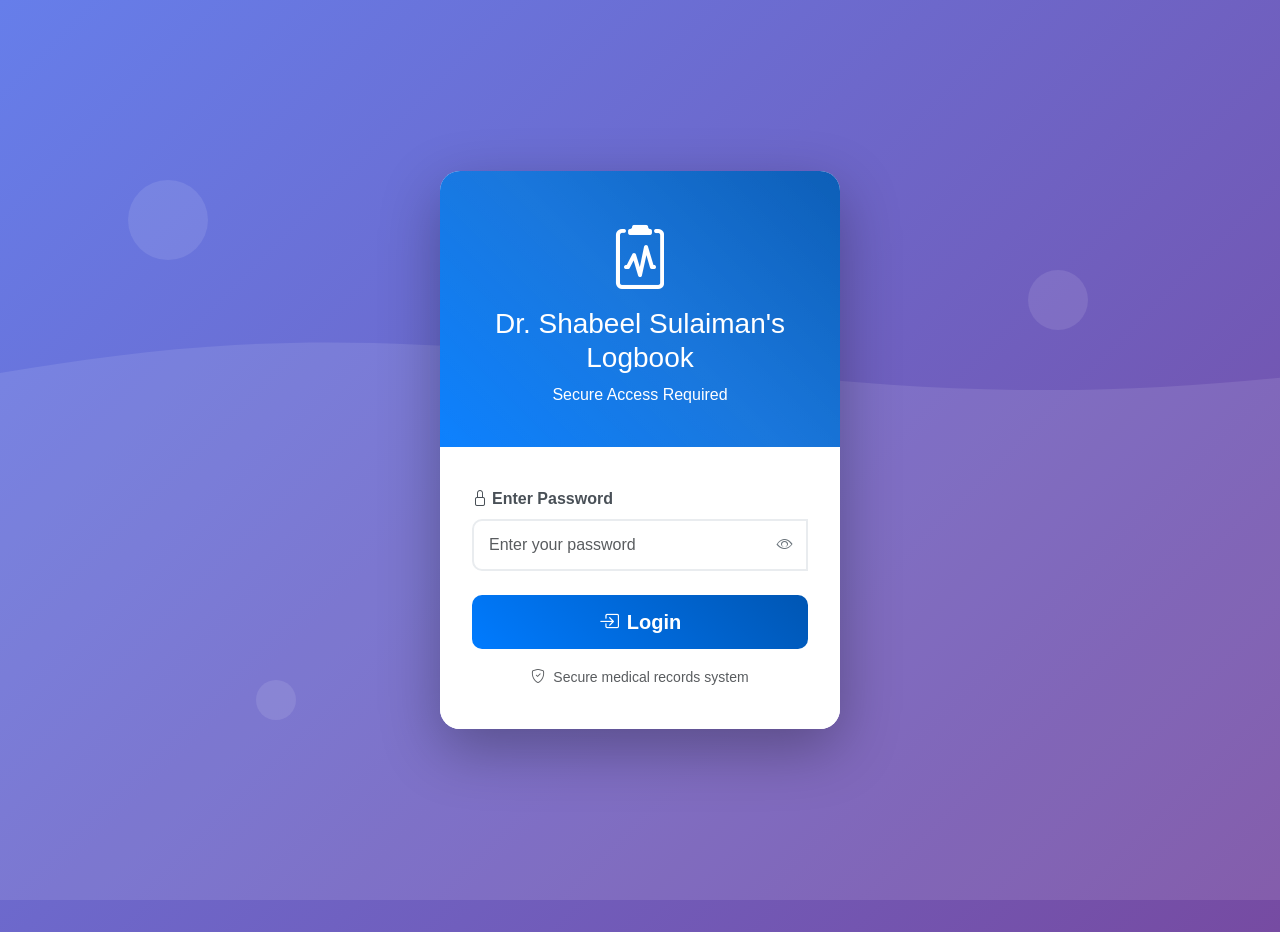
==== login.html @ 7f7824f2 "Add files via upload" ====
<!DOCTYPE html>
<html lang="en">
<head>
    <meta charset="UTF-8">
    <meta name="viewport" content="width=device-width, initial-scale=1.0">
    <title>Login - Dr. Shabeel Sulaiman's Logbook</title>
    
    <!-- Bootstrap CSS -->
    <link href="https://cdn.jsdelivr.net/npm/bootstrap@5.3.0/dist/css/bootstrap.min.css" rel="stylesheet">
    <!-- Bootstrap Icons -->
    <link rel="stylesheet" href="https://cdn.jsdelivr.net/npm/bootstrap-icons@1.11.0/font/bootstrap-icons.css">
    <!-- Custom CSS -->
    <link rel="stylesheet" href="styles.css">
    
    <style>
        .login-container {
            min-height: 100vh;
            display: flex;
            align-items: center;
            justify-content: center;
            background: linear-gradient(135deg, #667eea 0%, #764ba2 100%);
            position: relative;
            overflow: hidden;
        }
        
        .login-container::before {
            content: '';
            position: absolute;
            top: 0;
            left: 0;
            right: 0;
            bottom: 0;
            background: url('data:image/svg+xml,<svg xmlns="http://www.w3.org/2000/svg" viewBox="0 0 1440 320"><path fill="%23ffffff" fill-opacity="0.1" d="M0,96L48,112C96,128,192,160,288,160C384,160,480,128,576,122.7C672,117,768,139,864,138.7C960,139,1056,117,1152,112C1248,107,1344,117,1392,122.7L1440,128L1440,320L1392,320C1344,320,1248,320,1152,320C1056,320,960,320,864,320C768,320,672,320,576,320C480,320,384,320,288,320C192,320,96,320,48,320L0,320Z"></path></svg>') no-repeat bottom;
            background-size: cover;
            animation: wave 10s linear infinite;
        }
        
        @keyframes wave {
            0% { transform: translateX(0); }
            100% { transform: translateX(-50%); }
        }
        
        .login-card {
            max-width: 400px;
            width: 100%;
            border: none;
            box-shadow: 0 20px 60px rgba(0,0,0,0.3);
            border-radius: 20px;
            overflow: hidden;
            animation: slideUp 0.8s ease-out;
            position: relative;
            z-index: 10;
        }
        
        @keyframes slideUp {
            from { 
                opacity: 0; 
                transform: translateY(50px) scale(0.9); 
            }
            to { 
                opacity: 1; 
                transform: translateY(0) scale(1); 
            }
        }
        
        .login-header {
            background: linear-gradient(45deg, #007bff, #0056b3);
            color: white;
            text-align: center;
            padding: 2.5rem 2rem;
            position: relative;
            overflow: hidden;
        }
        
        .login-header::before {
            content: '';
            position: absolute;
            top: -50%;
            left: -50%;
            width: 200%;
            height: 200%;
            background: linear-gradient(45deg, transparent, rgba(255,255,255,0.1), transparent);
            animation: shimmer 3s infinite;
        }
        
        @keyframes shimmer {
            0% { transform: rotate(0deg); }
            100% { transform: rotate(360deg); }
        }
        
        .login-body {
            padding: 2.5rem 2rem;
            background: white;
        }
        
        .password-toggle {
            cursor: pointer;
            position: absolute;
            right: 15px;
            top: 50%;
            transform: translateY(-50%);
            z-index: 10;
            color: #6c757d;
            transition: color 0.3s ease;
        }
        
        .password-toggle:hover {
            color: #007bff;
        }
        
        .input-group {
            position: relative;
            margin-bottom: 1.5rem;
        }
        
        .form-control {
            border-radius: 10px;
            border: 2px solid #e9ecef;
            padding: 12px 15px;
            transition: all 0.3s ease;
            font-size: 16px;
        }
        
        .form-control:focus {
            border-color: #007bff;
            box-shadow: 0 0 0 0.2rem rgba(0, 123, 255, 0.25);
            transform: translateY(-2px);
        }
        
        .medical-icon {
            font-size: 4rem;
            color: #ffffff;
            margin-bottom: 1rem;
            animation: pulse 2s infinite;
        }
        
        @keyframes pulse {
            0%, 100% { transform: scale(1); }
            50% { transform: scale(1.1); }
        }
        
        .btn-primary {
            background: linear-gradient(45deg, #007bff, #0056b3);
            border: none;
            border-radius: 10px;
            padding: 12px 30px;
            font-weight: 600;
            transition: all 0.3s ease;
            position: relative;
            overflow: hidden;
        }
        
        .btn-primary::before {
            content: '';
            position: absolute;
            top: 0;
            left: -100%;
            width: 100%;
            height: 100%;
            background: linear-gradient(90deg, transparent, rgba(255,255,255,0.2), transparent);
            transition: left 0.5s;
        }
        
        .btn-primary:hover::before {
            left: 100%;
        }
        
        .btn-primary:hover {
            transform: translateY(-2px);
            box-shadow: 0 10px 25px rgba(0, 123, 255, 0.3);
        }
        
        .fade-in {
            animation: fadeIn 0.5s ease-in;
        }
        
        @keyframes fadeIn {
            from { opacity: 0; transform: translateY(-20px); }
            to { opacity: 1; transform: translateY(0); }
        }
        
        .shake {
            animation: shake 0.5s;
        }
        
        @keyframes shake {
            0%, 100% { transform: translateX(0); }
            10%, 30%, 50%, 70%, 90% { transform: translateX(-10px); }
            20%, 40%, 60%, 80% { transform: translateX(10px); }
        }
        
        .alert {
            border-radius: 10px;
            border: none;
            animation: slideDown 0.3s ease-out;
        }
        
        @keyframes slideDown {
            from { 
                opacity: 0; 
                transform: translateY(-20px); 
            }
            to { 
                opacity: 1; 
                transform: translateY(0); 
            }
        }
        
        .floating-shapes {
            position: absolute;
            width: 100%;
            height: 100%;
            overflow: hidden;
            z-index: 1;
        }
        
        .shape {
            position: absolute;
            background: rgba(255, 255, 255, 0.1);
            animation: float 6s ease-in-out infinite;
        }
        
        .shape:nth-child(1) {
            width: 80px;
            height: 80px;
            left: 10%;
            top: 20%;
            border-radius: 50%;
            animation-delay: 0s;
        }
        
        .shape:nth-child(2) {
            width: 60px;
            height: 60px;
            right: 15%;
            top: 30%;
            border-radius: 50%;
            animation-delay: 2s;
        }
        
        .shape:nth-child(3) {
            width: 40px;
            height: 40px;
            left: 20%;
            bottom: 20%;
            border-radius: 50%;
            animation-delay: 4s;
        }
        
        @keyframes float {
            0%, 100% { transform: translateY(0px) rotate(0deg); }
            50% { transform: translateY(-20px) rotate(180deg); }
        }
    </style>
</head>
<body>
    <div class="login-container">
        <div class="floating-shapes">
            <div class="shape"></div>
            <div class="shape"></div>
            <div class="shape"></div>
        </div>
        <div class="login-card card fade-in">
            <div class="login-header">
                <i class="bi bi-clipboard2-pulse medical-icon"></i>
                <h3>Dr. Shabeel Sulaiman's Logbook</h3>
                <p class="mb-0">Secure Access Required</p>
            </div>
            <div class="login-body">
                <form id="loginForm">
                    <div class="mb-3">
                        <label for="password" class="form-label">
                            <i class="bi bi-lock me-1"></i>Enter Password
                        </label>
                        <div class="input-group">
                            <input type="password" class="form-control" id="password" required 
                                   placeholder="Enter your password" autocomplete="current-password">
                            <span class="password-toggle" onclick="togglePassword()">
                                <i class="bi bi-eye" id="toggleIcon"></i>
                            </span>
                        </div>
                    </div>
                    
                    <div id="errorAlert" class="alert alert-danger d-none" role="alert">
                        <i class="bi bi-exclamation-triangle me-2"></i>
                        Incorrect password. Please try again.
                    </div>
                    
                    <div class="d-grid">
                        <button type="submit" class="btn btn-primary btn-lg">
                            <i class="bi bi-box-arrow-in-right me-2"></i>Login
                        </button>
                    </div>
                    
                    <div class="text-center mt-3">
                        <small class="text-muted">
                            <i class="bi bi-shield-check me-1"></i>
                            Secure medical records system
                        </small>
                    </div>
                </form>
            </div>
        </div>
    </div>

    <!-- Bootstrap JS -->
    <script src="https://cdn.jsdelivr.net/npm/bootstrap@5.3.0/dist/js/bootstrap.bundle.min.js"></script>
    
    <script>
        // Default password - change this to your preferred password
        const CORRECT_PASSWORD = 'medical123';
        
        // Check if already authenticated
        if (sessionStorage.getItem('authenticated') === 'true') {
            window.location.href = 'index.html';
        }
        
        function togglePassword() {
            const passwordInput = document.getElementById('password');
            const toggleIcon = document.getElementById('toggleIcon');
            
            if (passwordInput.type === 'password') {
                passwordInput.type = 'text';
                toggleIcon.className = 'bi bi-eye-slash';
            } else {
                passwordInput.type = 'password';
                toggleIcon.className = 'bi bi-eye';
            }
        }
        
        document.getElementById('loginForm').addEventListener('submit', function(e) {
            e.preventDefault();
            
            const password = document.getElementById('password').value;
            const errorAlert = document.getElementById('errorAlert');
            const loginCard = document.querySelector('.login-card');
            
            if (password === CORRECT_PASSWORD) {
                // Set authentication flag
                sessionStorage.setItem('authenticated', 'true');
                
                // Success animation
                loginCard.classList.add('fade-in');
                loginCard.style.borderColor = '#28a745';
                
                // Redirect to main page
                setTimeout(() => {
                    window.location.href = 'index.html';
                }, 500);
                
            } else {
                // Show error
                errorAlert.classList.remove('d-none');
                loginCard.classList.add('shake');
                
                // Remove shake animation
                setTimeout(() => {
                    loginCard.classList.remove('shake');
                }, 500);
                
                // Clear password field
                document.getElementById('password').value = '';
                document.getElementById('password').focus();
            }
        });
        
        // Clear error when user starts typing
        document.getElementById('password').addEventListener('input', function() {
            document.getElementById('errorAlert').classList.add('d-none');
        });
        
        // Prevent back button after logout
        window.addEventListener('pageshow', function(event) {
            if (event.persisted) {
                sessionStorage.removeItem('authenticated');
            }
        });
    </script>
</body>
</html>
---- styles.css ----
/* Custom CSS for Doctor's Logbook */

/* Global Styles */
:root {
    --primary-color: #0d6efd;
    --success-color: #198754;
    --info-color: #0dcaf0;
    --light-gray: #f8f9fa;
    --border-radius: 0.5rem;
    --box-shadow: 0 0.125rem 0.25rem rgba(0, 0, 0, 0.075);
    --transition: all 0.3s ease;
}

body {
    font-family: -apple-system, BlinkMacSystemFont, 'Segoe UI', Roboto, 'Helvetica Neue', Arial, sans-serif;
    background: linear-gradient(135deg, #667eea 0%, #764ba2 100%);
    min-height: 100vh;
    padding-bottom: 2rem;
}

/* Navigation */
.navbar {
    backdrop-filter: blur(10px);
    background-color: rgba(13, 110, 253, 0.95) !important;
    box-shadow: 0 2px 10px rgba(0, 0, 0, 0.1);
}

.navbar-brand {
    font-weight: 600;
    font-size: 1.25rem;
}

.navbar-nav .nav-link {
    font-weight: 500;
    transition: var(--transition);
    border-radius: 0.375rem;
    margin: 0 0.25rem;
}

.navbar-nav .nav-link:hover {
    background-color: rgba(255, 255, 255, 0.1);
    transform: translateY(-1px);
}

/* Cards */
.card {
    border: none;
    border-radius: var(--border-radius);
    box-shadow: 0 4px 6px rgba(0, 0, 0, 0.1);
    transition: var(--transition);
    backdrop-filter: blur(10px);
    background-color: rgba(255, 255, 255, 0.95);
}

.card:hover {
    transform: translateY(-2px);
    box-shadow: 0 8px 15px rgba(0, 0, 0, 0.2);
}

.card-header {
    border-radius: var(--border-radius) var(--border-radius) 0 0 !important;
    font-weight: 600;
}

/* Forms */
.form-control, .form-select {
    border-radius: 0.375rem;
    border: 1px solid #dee2e6;
    transition: var(--transition);
    font-size: 0.95rem;
}

.form-control:focus, .form-select:focus {
    border-color: var(--primary-color);
    box-shadow: 0 0 0 0.2rem rgba(13, 110, 253, 0.25);
    transform: translateY(-1px);
}

.form-label {
    font-weight: 600;
    color: #495057;
    margin-bottom: 0.5rem;
}

/* Buttons */
.btn {
    border-radius: 0.375rem;
    font-weight: 500;
    transition: var(--transition);
    border: none;
    padding: 0.5rem 1.5rem;
}

.btn:hover {
    transform: translateY(-2px);
    box-shadow: 0 4px 8px rgba(0, 0, 0, 0.15);
}

.btn-success {
    background: linear-gradient(45deg, #28a745, #20c997);
}

.btn-primary {
    background: linear-gradient(45deg, #007bff, #6610f2);
}

.btn-secondary {
    background: linear-gradient(45deg, #6c757d, #495057);
}

/* Tables */
.table {
    border-radius: var(--border-radius);
    overflow: hidden;
}

.table thead th {
    border-bottom: 2px solid #dee2e6;
    font-weight: 600;
    text-transform: uppercase;
    font-size: 0.85rem;
    letter-spacing: 0.5px;
    background-color: var(--light-gray);
}

.table tbody tr {
    transition: var(--transition);
}

.table tbody tr:hover {
    background-color: rgba(13, 110, 253, 0.05);
    transform: scale(1.01);
}

/* Search Input */
#searchInput {
    min-width: 250px;
    border-radius: 2rem;
    padding-left: 1rem;
}

/* Modals */
.modal-content {
    border: none;
    border-radius: var(--border-radius);
    box-shadow: 0 10px 30px rgba(0, 0, 0, 0.2);
}

.modal-header {
    border-radius: var(--border-radius) var(--border-radius) 0 0;
}

/* Print Styles */
@media print {
    body {
        background: white !important;
        font-size: 12pt;
    }
    
    .navbar,
    .btn,
    .modal-footer,
    #add-patient {
        display: none !important;
    }
    
    .card {
        box-shadow: none !important;
        border: 1px solid #dee2e6 !important;
        page-break-inside: avoid;
    }
    
    .table {
        font-size: 10pt;
    }
    
    .no-print {
        display: none !important;
    }
}

/* Responsive Design */
@media (max-width: 768px) {
    .container {
        padding: 0 1rem;
    }
    
    .card {
        margin-bottom: 1rem;
    }
    
    .table-responsive {
        font-size: 0.875rem;
    }
    
    .btn {
        padding: 0.375rem 1rem;
        font-size: 0.875rem;
    }
    
    #searchInput {
        min-width: 100%;
        margin-bottom: 0.5rem;
    }
    
    .card-header .d-flex {
        flex-direction: column;
        gap: 1rem;
    }
    
    .d-md-flex {
        flex-direction: column !important;
    }
    
    .table thead th {
        font-size: 0.75rem;
        padding: 0.5rem 0.25rem;
    }
    
    .table tbody td {
        padding: 0.5rem 0.25rem;
        font-size: 0.8rem;
    }
}

/* iPhone Specific Optimizations */
@media (max-width: 414px) {
    .navbar-brand {
        font-size: 1.1rem;
    }
    
    .card-body {
        padding: 1rem 0.75rem;
    }
    
    .form-control, .form-select {
        font-size: 16px; /* Prevents zoom on iOS */
    }
    
    .btn {
        font-size: 0.875rem;
        padding: 0.5rem 0.75rem;
    }
    
    .table-responsive {
        font-size: 0.75rem;
    }
    
    .modal-dialog {
        margin: 0.5rem;
    }
}

/* Loading Spinner */
.spinner-border-sm {
    width: 1rem;
    height: 1rem;
}

/* Success Animation */
@keyframes slideInDown {
    from {
        transform: translateY(-100%);
        opacity: 0;
    }
    to {
        transform: translateY(0);
        opacity: 1;
    }
}

.success-animation {
    animation: slideInDown 0.5s ease-out;
}

/* Patient Record Card */
.patient-record-card {
    border-left: 4px solid var(--primary-color);
    margin-bottom: 1rem;
    transition: var(--transition);
}

.patient-record-card:hover {
    border-left-width: 6px;
    box-shadow: 0 6px 12px rgba(0, 0, 0, 0.15);
}

/* Status Indicators */
.status-indicator {
    width: 10px;
    height: 10px;
    border-radius: 50%;
    display: inline-block;
    margin-right: 0.5rem;
}

.status-new {
    background-color: #28a745;
}

.status-followup {
    background-color: #ffc107;
}

.status-closed {
    background-color: #6c757d;
}

/* Accessibility */
.visually-hidden-focusable:focus {
    position: static !important;
    width: auto !important;
    height: auto !important;
}

/* Smooth Scrolling */
html {
    scroll-behavior: smooth;
}

/* Custom Scrollbar for WebKit browsers (Safari on Mac) */
::-webkit-scrollbar {
    width: 8px;
}

::-webkit-scrollbar-track {
    background: #f1f1f1;
}

::-webkit-scrollbar-thumb {
    background: #888;
    border-radius: 4px;
}

::-webkit-scrollbar-thumb:hover {
    background: #555;
}
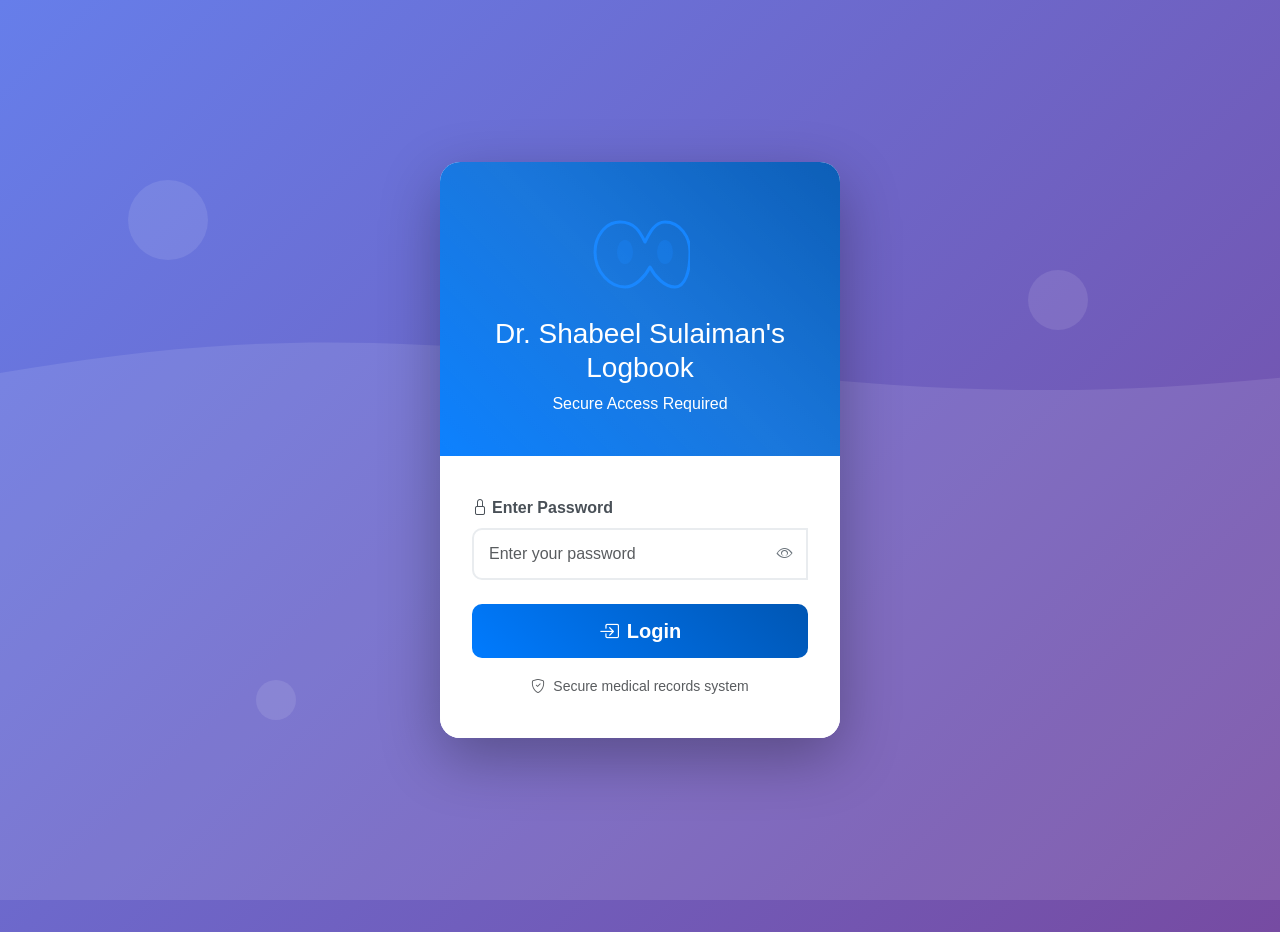
==== commit 783da319: "Add files via upload" ====
--- a/login.html
+++ b/login.html
@@ -251,6 +251,32 @@
             0%, 100% { transform: translateY(0px) rotate(0deg); }
             50% { transform: translateY(-20px) rotate(180deg); }
         }
+        
+        .kidney-container {
+            width: 100px;
+            height: 100px;
+            margin: 0 auto 15px;
+            display: flex;
+            justify-content: center;
+            align-items: center;
+        }
+        
+        .kidney-icon {
+            width: 100%;
+            height: 100%;
+            animation: kidneyPulse 3s ease-in-out infinite;
+        }
+        
+        @keyframes kidneyPulse {
+            0%, 100% { 
+                opacity: 0.7;
+                transform: scale(1);
+            }
+            50% { 
+                opacity: 1;
+                transform: scale(1.08);
+            }
+        }
     </style>
 </head>
 <body>
@@ -262,7 +288,18 @@
         </div>
         <div class="login-card card fade-in">
             <div class="login-header">
-                <i class="bi bi-clipboard2-pulse medical-icon"></i>
+                <div class="kidney-container">
+                    <svg class="kidney-icon" viewBox="0 0 100 100" xmlns="http://www.w3.org/2000/svg">
+                        <path d="M30,20 C15,20 5,35 5,50 C5,70 20,85 35,85 C45,85 55,75 60,65 C65,75 75,85 85,85 C95,85 100,70 100,50 C100,35 90,20 75,20 C65,20 60,30 55,40 C50,30 45,20 30,20 Z" 
+                              fill="none" 
+                              stroke="#007bff" 
+                              stroke-width="3" 
+                              stroke-linecap="round" 
+                              stroke-linejoin="round"/>
+                        <ellipse cx="35" cy="50" rx="8" ry="12" fill="#007bff" opacity="0.3"/>
+                        <ellipse cx="75" cy="50" rx="8" ry="12" fill="#007bff" opacity="0.3"/>
+                    </svg>
+                </div>
                 <h3>Dr. Shabeel Sulaiman's Logbook</h3>
                 <p class="mb-0">Secure Access Required</p>
             </div>
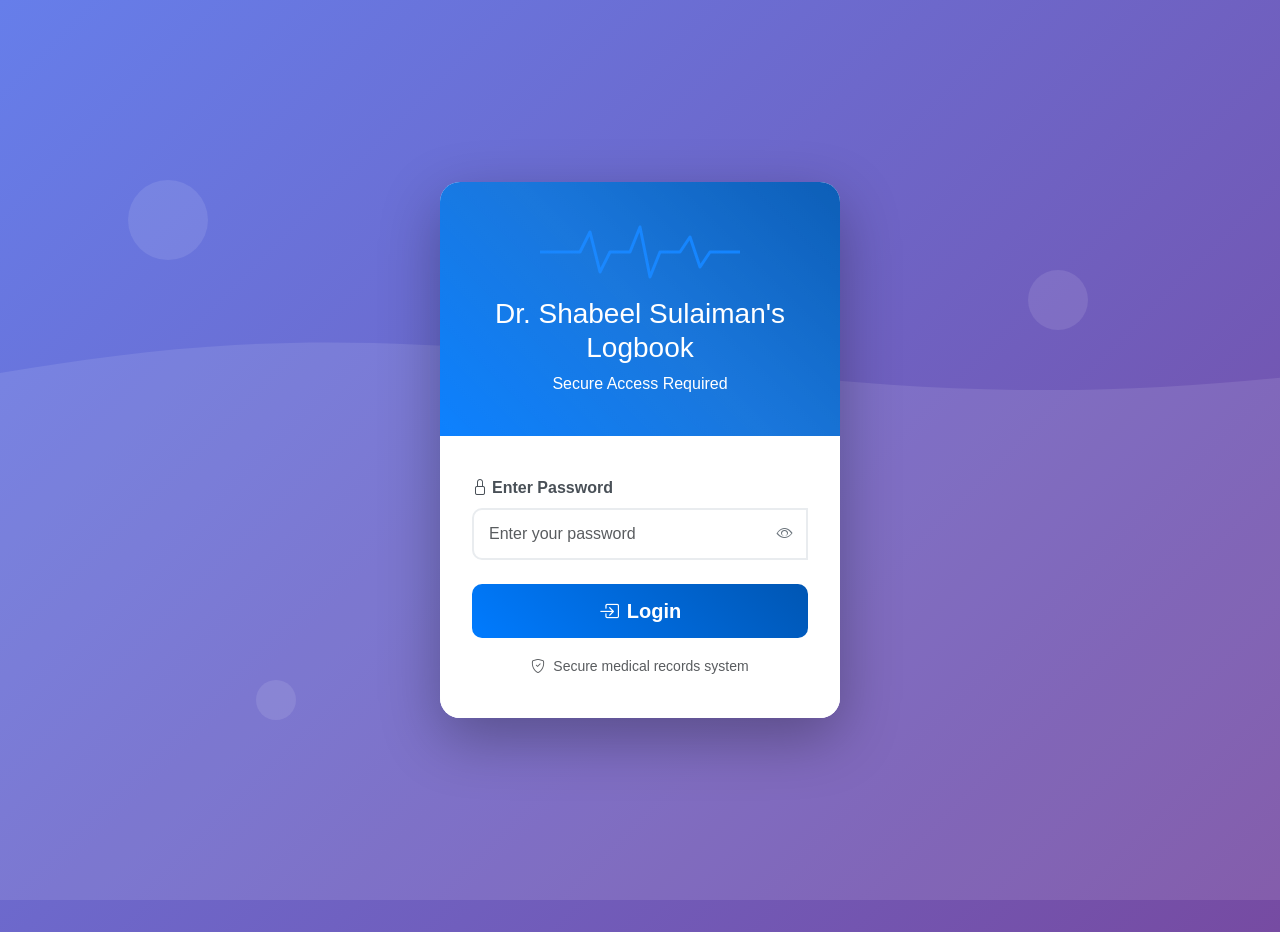
==== commit c6c1d0f2: "Add files via upload" ====
--- a/login.html
+++ b/login.html
@@ -252,29 +252,29 @@
             50% { transform: translateY(-20px) rotate(180deg); }
         }
         
-        .kidney-container {
-            width: 100px;
-            height: 100px;
+        .ecg-container {
+            width: 200px;
+            height: 60px;
             margin: 0 auto 15px;
             display: flex;
             justify-content: center;
             align-items: center;
         }
         
-        .kidney-icon {
+        .ecg-line {
             width: 100%;
             height: 100%;
-            animation: kidneyPulse 3s ease-in-out infinite;
-        }
-        
-        @keyframes kidneyPulse {
+            animation: ecgPulse 2s ease-in-out infinite;
+        }
+        
+        @keyframes ecgPulse {
             0%, 100% { 
-                opacity: 0.7;
-                transform: scale(1);
+                opacity: 0.3;
+                transform: scale(0.95);
             }
             50% { 
                 opacity: 1;
-                transform: scale(1.08);
+                transform: scale(1.05);
             }
         }
     </style>
@@ -288,16 +288,14 @@
         </div>
         <div class="login-card card fade-in">
             <div class="login-header">
-                <div class="kidney-container">
-                    <svg class="kidney-icon" viewBox="0 0 100 100" xmlns="http://www.w3.org/2000/svg">
-                        <path d="M30,20 C15,20 5,35 5,50 C5,70 20,85 35,85 C45,85 55,75 60,65 C65,75 75,85 85,85 C95,85 100,70 100,50 C100,35 90,20 75,20 C65,20 60,30 55,40 C50,30 45,20 30,20 Z" 
+                <div class="ecg-container">
+                    <svg class="ecg-line" viewBox="0 0 200 60" xmlns="http://www.w3.org/2000/svg">
+                        <path d="M0,30 L30,30 L40,30 L50,10 L60,50 L70,30 L80,30 L90,30 L100,5 L110,55 L120,30 L130,30 L140,30 L150,15 L160,45 L170,30 L200,30" 
                               fill="none" 
                               stroke="#007bff" 
                               stroke-width="3" 
                               stroke-linecap="round" 
                               stroke-linejoin="round"/>
-                        <ellipse cx="35" cy="50" rx="8" ry="12" fill="#007bff" opacity="0.3"/>
-                        <ellipse cx="75" cy="50" rx="8" ry="12" fill="#007bff" opacity="0.3"/>
                     </svg>
                 </div>
                 <h3>Dr. Shabeel Sulaiman's Logbook</h3>
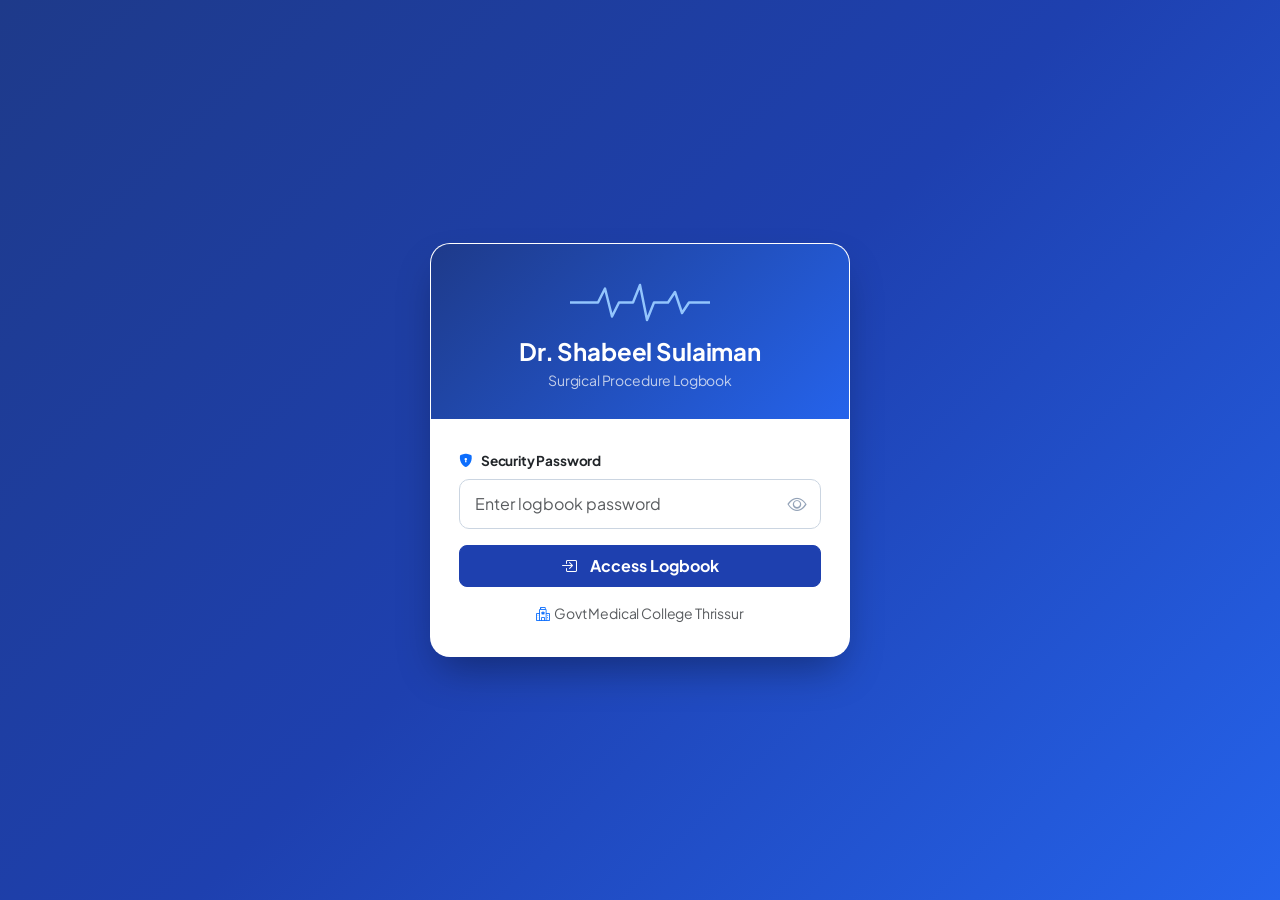
==== commit 52d3aeee: "Modern mobile-first UI upgrade: responsive procedure cards, quick metric stats, tactile controls, st" ====
--- a/login.html
+++ b/login.html
@@ -2,8 +2,13 @@
 <html lang="en">
 <head>
     <meta charset="UTF-8">
-    <meta name="viewport" content="width=device-width, initial-scale=1.0">
+    <meta name="viewport" content="width=device-width, initial-scale=1.0, maximum-scale=1.0, user-scalable=no">
     <title>Login - Dr. Shabeel Sulaiman's Logbook</title>
+    
+    <!-- Google Fonts -->
+    <link rel="preconnect" href="https://fonts.googleapis.com">
+    <link rel="preconnect" href="https://fonts.gstatic.com" crossorigin>
+    <link href="https://fonts.googleapis.com/css2?family=Plus+Jakarta+Sans:wght@400;500;600;700;800&display=swap" rel="stylesheet">
     
     <!-- Bootstrap CSS -->
     <link href="https://cdn.jsdelivr.net/npm/bootstrap@5.3.0/dist/css/bootstrap.min.css" rel="stylesheet">
@@ -13,49 +18,32 @@
     <link rel="stylesheet" href="styles.css">
     
     <style>
-        .login-container {
+        body {
+            font-family: 'Plus Jakarta Sans', -apple-system, BlinkMacSystemFont, sans-serif;
+            background: linear-gradient(135deg, #1e3a8a 0%, #1e40af 50%, #2563eb 100%);
             min-height: 100vh;
             display: flex;
             align-items: center;
             justify-content: center;
-            background: linear-gradient(135deg, #667eea 0%, #764ba2 100%);
-            position: relative;
-            overflow: hidden;
-        }
-        
-        .login-container::before {
-            content: '';
-            position: absolute;
-            top: 0;
-            left: 0;
-            right: 0;
-            bottom: 0;
-            background: url('data:image/svg+xml,<svg xmlns="http://www.w3.org/2000/svg" viewBox="0 0 1440 320"><path fill="%23ffffff" fill-opacity="0.1" d="M0,96L48,112C96,128,192,160,288,160C384,160,480,128,576,122.7C672,117,768,139,864,138.7C960,139,1056,117,1152,112C1248,107,1344,117,1392,122.7L1440,128L1440,320L1392,320C1344,320,1248,320,1152,320C1056,320,960,320,864,320C768,320,672,320,576,320C480,320,384,320,288,320C192,320,96,320,48,320L0,320Z"></path></svg>') no-repeat bottom;
-            background-size: cover;
-            animation: wave 10s linear infinite;
-        }
-        
-        @keyframes wave {
-            0% { transform: translateX(0); }
-            100% { transform: translateX(-50%); }
+            padding: 1.5rem 1rem;
+            margin: 0;
         }
         
         .login-card {
-            max-width: 400px;
+            max-width: 420px;
             width: 100%;
-            border: none;
-            box-shadow: 0 20px 60px rgba(0,0,0,0.3);
+            border: 1px solid rgba(255, 255, 255, 0.2);
+            box-shadow: 0 20px 40px -10px rgba(0, 0, 0, 0.35);
             border-radius: 20px;
             overflow: hidden;
-            animation: slideUp 0.8s ease-out;
-            position: relative;
-            z-index: 10;
+            background: #ffffff;
+            animation: slideUp 0.6s cubic-bezier(0.16, 1, 0.3, 1);
         }
         
         @keyframes slideUp {
             from { 
                 opacity: 0; 
-                transform: translateY(50px) scale(0.9); 
+                transform: translateY(30px) scale(0.96); 
             }
             to { 
                 opacity: 1; 
@@ -64,32 +52,15 @@
         }
         
         .login-header {
-            background: linear-gradient(45deg, #007bff, #0056b3);
+            background: linear-gradient(135deg, #1e3a8a 0%, #2563eb 100%);
             color: white;
             text-align: center;
-            padding: 2.5rem 2rem;
+            padding: 2.25rem 1.5rem 1.75rem;
             position: relative;
-            overflow: hidden;
-        }
-        
-        .login-header::before {
-            content: '';
-            position: absolute;
-            top: -50%;
-            left: -50%;
-            width: 200%;
-            height: 200%;
-            background: linear-gradient(45deg, transparent, rgba(255,255,255,0.1), transparent);
-            animation: shimmer 3s infinite;
-        }
-        
-        @keyframes shimmer {
-            0% { transform: rotate(0deg); }
-            100% { transform: rotate(360deg); }
         }
         
         .login-body {
-            padding: 2.5rem 2rem;
+            padding: 2rem 1.75rem;
             background: white;
         }
         
@@ -100,162 +71,42 @@
             top: 50%;
             transform: translateY(-50%);
             z-index: 10;
-            color: #6c757d;
-            transition: color 0.3s ease;
+            color: #94a3b8;
+            font-size: 1.2rem;
+            transition: color 0.2s ease;
         }
         
         .password-toggle:hover {
-            color: #007bff;
-        }
-        
-        .input-group {
-            position: relative;
-            margin-bottom: 1.5rem;
+            color: #2563eb;
         }
         
         .form-control {
             border-radius: 10px;
-            border: 2px solid #e9ecef;
-            padding: 12px 15px;
-            transition: all 0.3s ease;
-            font-size: 16px;
+            border: 1.5px solid #cbd5e1;
+            padding: 12px 45px 12px 15px;
+            font-size: 16px; /* Prevents zoom on iOS */
+            transition: all 0.2s ease;
         }
         
         .form-control:focus {
-            border-color: #007bff;
-            box-shadow: 0 0 0 0.2rem rgba(0, 123, 255, 0.25);
-            transform: translateY(-2px);
-        }
-        
-        .medical-icon {
-            font-size: 4rem;
-            color: #ffffff;
-            margin-bottom: 1rem;
-            animation: pulse 2s infinite;
-        }
-        
-        @keyframes pulse {
-            0%, 100% { transform: scale(1); }
-            50% { transform: scale(1.1); }
-        }
-        
-        .btn-primary {
-            background: linear-gradient(45deg, #007bff, #0056b3);
-            border: none;
-            border-radius: 10px;
-            padding: 12px 30px;
-            font-weight: 600;
-            transition: all 0.3s ease;
-            position: relative;
-            overflow: hidden;
-        }
-        
-        .btn-primary::before {
-            content: '';
-            position: absolute;
-            top: 0;
-            left: -100%;
-            width: 100%;
-            height: 100%;
-            background: linear-gradient(90deg, transparent, rgba(255,255,255,0.2), transparent);
-            transition: left 0.5s;
-        }
-        
-        .btn-primary:hover::before {
-            left: 100%;
-        }
-        
-        .btn-primary:hover {
-            transform: translateY(-2px);
-            box-shadow: 0 10px 25px rgba(0, 123, 255, 0.3);
-        }
-        
-        .fade-in {
-            animation: fadeIn 0.5s ease-in;
-        }
-        
-        @keyframes fadeIn {
-            from { opacity: 0; transform: translateY(-20px); }
-            to { opacity: 1; transform: translateY(0); }
+            border-color: #2563eb;
+            box-shadow: 0 0 0 3px rgba(37, 99, 235, 0.2);
         }
         
         .shake {
-            animation: shake 0.5s;
+            animation: shake 0.4s ease-in-out;
         }
         
         @keyframes shake {
             0%, 100% { transform: translateX(0); }
-            10%, 30%, 50%, 70%, 90% { transform: translateX(-10px); }
-            20%, 40%, 60%, 80% { transform: translateX(10px); }
-        }
-        
-        .alert {
-            border-radius: 10px;
-            border: none;
-            animation: slideDown 0.3s ease-out;
-        }
-        
-        @keyframes slideDown {
-            from { 
-                opacity: 0; 
-                transform: translateY(-20px); 
-            }
-            to { 
-                opacity: 1; 
-                transform: translateY(0); 
-            }
-        }
-        
-        .floating-shapes {
-            position: absolute;
-            width: 100%;
-            height: 100%;
-            overflow: hidden;
-            z-index: 1;
-        }
-        
-        .shape {
-            position: absolute;
-            background: rgba(255, 255, 255, 0.1);
-            animation: float 6s ease-in-out infinite;
-        }
-        
-        .shape:nth-child(1) {
-            width: 80px;
-            height: 80px;
-            left: 10%;
-            top: 20%;
-            border-radius: 50%;
-            animation-delay: 0s;
-        }
-        
-        .shape:nth-child(2) {
-            width: 60px;
-            height: 60px;
-            right: 15%;
-            top: 30%;
-            border-radius: 50%;
-            animation-delay: 2s;
-        }
-        
-        .shape:nth-child(3) {
-            width: 40px;
-            height: 40px;
-            left: 20%;
-            bottom: 20%;
-            border-radius: 50%;
-            animation-delay: 4s;
-        }
-        
-        @keyframes float {
-            0%, 100% { transform: translateY(0px) rotate(0deg); }
-            50% { transform: translateY(-20px) rotate(180deg); }
+            20%, 60% { transform: translateX(-8px); }
+            40%, 80% { transform: translateX(8px); }
         }
         
         .ecg-container {
-            width: 200px;
-            height: 60px;
-            margin: 0 auto 15px;
+            width: 140px;
+            height: 45px;
+            margin: 0 auto 12px;
             display: flex;
             justify-content: center;
             align-items: center;
@@ -264,77 +115,60 @@
         .ecg-line {
             width: 100%;
             height: 100%;
-            animation: ecgPulse 2s ease-in-out infinite;
-        }
-        
-        @keyframes ecgPulse {
-            0%, 100% { 
-                opacity: 0.3;
-                transform: scale(0.95);
-            }
-            50% { 
-                opacity: 1;
-                transform: scale(1.05);
-            }
+            stroke: #93c5fd;
         }
     </style>
 </head>
 <body>
-    <div class="login-container">
-        <div class="floating-shapes">
-            <div class="shape"></div>
-            <div class="shape"></div>
-            <div class="shape"></div>
+    <div class="login-card">
+        <div class="login-header">
+            <div class="ecg-container">
+                <svg class="ecg-line" viewBox="0 0 200 60" xmlns="http://www.w3.org/2000/svg">
+                    <path d="M0,30 L30,30 L40,30 L50,10 L60,50 L70,30 L80,30 L90,30 L100,5 L110,55 L120,30 L130,30 L140,30 L150,15 L160,45 L170,30 L200,30" 
+                          fill="none" 
+                          stroke="#93c5fd" 
+                          stroke-width="3.5" 
+                          stroke-linecap="round" 
+                          stroke-linejoin="round"/>
+                </svg>
+            </div>
+            <h4 class="fw-bold mb-1">Dr. Shabeel Sulaiman</h4>
+            <div class="text-light opacity-75 small">Surgical Procedure Logbook</div>
         </div>
-        <div class="login-card card fade-in">
-            <div class="login-header">
-                <div class="ecg-container">
-                    <svg class="ecg-line" viewBox="0 0 200 60" xmlns="http://www.w3.org/2000/svg">
-                        <path d="M0,30 L30,30 L40,30 L50,10 L60,50 L70,30 L80,30 L90,30 L100,5 L110,55 L120,30 L130,30 L140,30 L150,15 L160,45 L170,30 L200,30" 
-                              fill="none" 
-                              stroke="#007bff" 
-                              stroke-width="3" 
-                              stroke-linecap="round" 
-                              stroke-linejoin="round"/>
-                    </svg>
-                </div>
-                <h3>Dr. Shabeel Sulaiman's Logbook</h3>
-                <p class="mb-0">Secure Access Required</p>
-            </div>
-            <div class="login-body">
-                <form id="loginForm">
-                    <div class="mb-3">
-                        <label for="password" class="form-label">
-                            <i class="bi bi-lock me-1"></i>Enter Password
-                        </label>
-                        <div class="input-group">
-                            <input type="password" class="form-control" id="password" required 
-                                   placeholder="Enter your password" autocomplete="current-password">
-                            <span class="password-toggle" onclick="togglePassword()">
-                                <i class="bi bi-eye" id="toggleIcon"></i>
-                            </span>
-                        </div>
+        
+        <div class="login-body">
+            <form id="loginForm">
+                <div class="mb-3">
+                    <label for="password" class="form-label fw-bold text-dark mb-2">
+                        <i class="bi bi-shield-lock-fill text-primary me-1"></i>Security Password
+                    </label>
+                    <div class="position-relative">
+                        <input type="password" class="form-control" id="password" required 
+                               placeholder="Enter logbook password" autocomplete="current-password">
+                        <span class="password-toggle" onclick="togglePassword()">
+                            <i class="bi bi-eye" id="toggleIcon"></i>
+                        </span>
                     </div>
-                    
-                    <div id="errorAlert" class="alert alert-danger d-none" role="alert">
-                        <i class="bi bi-exclamation-triangle me-2"></i>
-                        Incorrect password. Please try again.
-                    </div>
-                    
-                    <div class="d-grid">
-                        <button type="submit" class="btn btn-primary btn-lg">
-                            <i class="bi bi-box-arrow-in-right me-2"></i>Login
-                        </button>
-                    </div>
-                    
-                    <div class="text-center mt-3">
-                        <small class="text-muted">
-                            <i class="bi bi-shield-check me-1"></i>
-                            Secure medical records system
-                        </small>
-                    </div>
-                </form>
-            </div>
+                </div>
+                
+                <div id="errorAlert" class="alert alert-danger d-none py-2 px-3 small border-0 d-flex align-items-center mb-3" role="alert">
+                    <i class="bi bi-exclamation-triangle-fill me-2 fs-5"></i>
+                    <div>Incorrect password. Please try again.</div>
+                </div>
+                
+                <div class="d-grid mb-3">
+                    <button type="submit" class="btn btn-primary btn-lg fw-bold py-2 fs-6">
+                        <i class="bi bi-box-arrow-in-right me-2"></i>Access Logbook
+                    </button>
+                </div>
+                
+                <div class="text-center">
+                    <small class="text-muted d-flex align-items-center justify-content-center gap-1">
+                        <i class="bi bi-hospital text-primary"></i>
+                        <span>Govt Medical College Thrissur</span>
+                    </small>
+                </div>
+            </form>
         </div>
     </div>
 
@@ -342,7 +176,6 @@
     <script src="https://cdn.jsdelivr.net/npm/bootstrap@5.3.0/dist/js/bootstrap.bundle.min.js"></script>
     
     <script>
-        // Default password - change this to your preferred password
         const CORRECT_PASSWORD = 'medical123';
         
         // Check if already authenticated
@@ -356,10 +189,10 @@
             
             if (passwordInput.type === 'password') {
                 passwordInput.type = 'text';
-                toggleIcon.className = 'bi bi-eye-slash';
+                toggleIcon.className = 'bi bi-eye-slash text-primary';
             } else {
                 passwordInput.type = 'password';
-                toggleIcon.className = 'bi bi-eye';
+                toggleIcon.className = 'bi bi-eye text-muted';
             }
         }
         
@@ -371,40 +204,27 @@
             const loginCard = document.querySelector('.login-card');
             
             if (password === CORRECT_PASSWORD) {
-                // Set authentication flag
                 sessionStorage.setItem('authenticated', 'true');
-                
-                // Success animation
-                loginCard.classList.add('fade-in');
-                loginCard.style.borderColor = '#28a745';
-                
-                // Redirect to main page
+                loginCard.style.transform = 'scale(0.98)';
+                loginCard.style.opacity = '0.7';
                 setTimeout(() => {
                     window.location.href = 'index.html';
-                }, 500);
-                
+                }, 300);
             } else {
-                // Show error
                 errorAlert.classList.remove('d-none');
                 loginCard.classList.add('shake');
-                
-                // Remove shake animation
                 setTimeout(() => {
                     loginCard.classList.remove('shake');
-                }, 500);
-                
-                // Clear password field
+                }, 400);
                 document.getElementById('password').value = '';
                 document.getElementById('password').focus();
             }
         });
         
-        // Clear error when user starts typing
         document.getElementById('password').addEventListener('input', function() {
             document.getElementById('errorAlert').classList.add('d-none');
         });
         
-        // Prevent back button after logout
         window.addEventListener('pageshow', function(event) {
             if (event.persisted) {
                 sessionStorage.removeItem('authenticated');
--- a/styles.css
+++ b/styles.css
@@ -1,337 +1,469 @@
-/* Custom CSS for Doctor's Logbook */
-
-/* Global Styles */
+/* Modern Healthcare Design System for Dr. Shabeel Sulaiman's Logbook */
+@import url('https://fonts.googleapis.com/css2?family=Plus+Jakarta+Sans:wght@400;500;600;700;800&display=swap');
+
 :root {
-    --primary-color: #0d6efd;
-    --success-color: #198754;
-    --info-color: #0dcaf0;
-    --light-gray: #f8f9fa;
-    --border-radius: 0.5rem;
-    --box-shadow: 0 0.125rem 0.25rem rgba(0, 0, 0, 0.075);
-    --transition: all 0.3s ease;
+    --primary: #1e40af;
+    --primary-light: #3b82f6;
+    --primary-dark: #1e3a8a;
+    --primary-bg: #eff6ff;
+    
+    --success: #059669;
+    --success-bg: #ecfdf5;
+    --success-border: #a7f3d0;
+    
+    --warning: #d97706;
+    --warning-bg: #fffbeb;
+    --warning-border: #fde68a;
+    
+    --info: #0284c7;
+    --info-bg: #f0f9ff;
+    --info-border: #bae6fd;
+    
+    --danger: #dc2626;
+    --danger-bg: #fef2f2;
+    
+    --bg-body: #f8fafc;
+    --card-bg: #ffffff;
+    --border-color: #e2e8f0;
+    --text-main: #0f172a;
+    --text-muted: #64748b;
+    
+    --radius-sm: 8px;
+    --radius-md: 12px;
+    --radius-lg: 16px;
+    --radius-full: 9999px;
+    
+    --shadow-sm: 0 1px 2px 0 rgba(0, 0, 0, 0.05);
+    --shadow-md: 0 4px 6px -1px rgba(0, 0, 0, 0.07), 0 2px 4px -2px rgba(0, 0, 0, 0.05);
+    --shadow-lg: 0 10px 25px -3px rgba(0, 0, 0, 0.08), 0 4px 6px -4px rgba(0, 0, 0, 0.04);
+}
+
+* {
+    box-sizing: border-box;
+    -webkit-tap-highlight-color: transparent;
 }
 
 body {
-    font-family: -apple-system, BlinkMacSystemFont, 'Segoe UI', Roboto, 'Helvetica Neue', Arial, sans-serif;
-    background: linear-gradient(135deg, #667eea 0%, #764ba2 100%);
+    font-family: 'Plus Jakarta Sans', -apple-system, BlinkMacSystemFont, 'Segoe UI', Roboto, sans-serif;
+    background-color: var(--bg-body);
+    color: var(--text-main);
     min-height: 100vh;
-    padding-bottom: 2rem;
-}
-
-/* Navigation */
+    padding-bottom: 5rem;
+    line-height: 1.5;
+    letter-spacing: -0.01em;
+}
+
+/* Header & Navbar */
 .navbar {
-    backdrop-filter: blur(10px);
-    background-color: rgba(13, 110, 253, 0.95) !important;
-    box-shadow: 0 2px 10px rgba(0, 0, 0, 0.1);
+    background: linear-gradient(135deg, #1e3a8a 0%, #1e40af 100%) !important;
+    padding: 0.75rem 1rem;
+    box-shadow: var(--shadow-md);
+    position: sticky;
+    top: 0;
+    z-index: 1020;
+    backdrop-filter: blur(8px);
 }
 
 .navbar-brand {
-    font-weight: 600;
+    font-weight: 700;
+    font-size: 1.15rem;
+    letter-spacing: -0.02em;
+    display: flex;
+    align-items: center;
+}
+
+.nav-link {
+    font-weight: 600;
+    font-size: 0.9rem;
+    padding: 0.5rem 0.85rem !important;
+    border-radius: var(--radius-sm);
+    transition: all 0.2s ease;
+}
+
+.nav-link:hover {
+    background-color: rgba(255, 255, 255, 0.15);
+    transform: translateY(-1px);
+}
+
+/* Category Badge */
+.category-pill {
+    background: #fef08a;
+    color: #854d0e;
+    font-weight: 700;
+    font-size: 0.8rem;
+    padding: 0.35rem 0.75rem;
+    border-radius: var(--radius-full);
+    display: inline-flex;
+    align-items: center;
+    gap: 0.35rem;
+    box-shadow: var(--shadow-sm);
+}
+
+/* Cards & Containers */
+.card {
+    background: var(--card-bg);
+    border: 1px solid var(--border-color);
+    border-radius: var(--radius-lg);
+    box-shadow: var(--shadow-md);
+    transition: all 0.2s ease;
+    overflow: hidden;
+}
+
+.card-header {
+    border-bottom: 1px solid var(--border-color);
+    padding: 1rem 1.25rem;
+    font-weight: 700;
+}
+
+.card-header.bg-primary {
+    background: linear-gradient(135deg, #1e40af 0%, #2563eb 100%) !important;
+}
+
+.card-header.bg-success {
+    background: linear-gradient(135deg, #065f46 0%, #059669 100%) !important;
+}
+
+.card-header.bg-info {
+    background: linear-gradient(135deg, #0369a1 0%, #0284c7 100%) !important;
+}
+
+/* Stat Cards / Metric Strip */
+.stat-card {
+    background: white;
+    border: 1px solid var(--border-color);
+    border-radius: var(--radius-md);
+    padding: 0.75rem 1rem;
+    display: flex;
+    align-items: center;
+    gap: 0.75rem;
+    cursor: pointer;
+    transition: all 0.2s ease;
+    box-shadow: var(--shadow-sm);
+    user-select: none;
+}
+
+.stat-card:hover, .stat-card.active {
+    border-color: var(--primary);
+    transform: translateY(-2px);
+    box-shadow: var(--shadow-md);
+}
+
+.stat-icon {
+    width: 40px;
+    height: 40px;
+    border-radius: var(--radius-md);
+    display: flex;
+    align-items: center;
+    justify-content: center;
     font-size: 1.25rem;
 }
 
-.navbar-nav .nav-link {
-    font-weight: 500;
-    transition: var(--transition);
-    border-radius: 0.375rem;
-    margin: 0 0.25rem;
-}
-
-.navbar-nav .nav-link:hover {
-    background-color: rgba(255, 255, 255, 0.1);
-    transform: translateY(-1px);
-}
-
-/* Cards */
-.card {
-    border: none;
-    border-radius: var(--border-radius);
-    box-shadow: 0 4px 6px rgba(0, 0, 0, 0.1);
-    transition: var(--transition);
-    backdrop-filter: blur(10px);
-    background-color: rgba(255, 255, 255, 0.95);
-}
-
-.card:hover {
-    transform: translateY(-2px);
-    box-shadow: 0 8px 15px rgba(0, 0, 0, 0.2);
-}
-
-.card-header {
-    border-radius: var(--border-radius) var(--border-radius) 0 0 !important;
-    font-weight: 600;
-}
-
-/* Forms */
+.stat-number {
+    font-size: 1.4rem;
+    font-weight: 800;
+    line-height: 1;
+    letter-spacing: -0.03em;
+}
+
+.stat-label {
+    font-size: 0.75rem;
+    font-weight: 600;
+    color: var(--text-muted);
+    text-transform: uppercase;
+    letter-spacing: 0.05em;
+    margin-top: 2px;
+}
+
+/* Form Controls & Inputs */
+.form-label {
+    font-weight: 600;
+    font-size: 0.85rem;
+    color: #334155;
+    margin-bottom: 0.35rem;
+    display: flex;
+    align-items: center;
+    gap: 0.25rem;
+}
+
 .form-control, .form-select {
-    border-radius: 0.375rem;
-    border: 1px solid #dee2e6;
-    transition: var(--transition);
+    border-radius: var(--radius-sm);
+    border: 1px solid #cbd5e1;
+    padding: 0.65rem 0.85rem;
     font-size: 0.95rem;
+    transition: all 0.2s ease;
+    background-color: #ffffff;
 }
 
 .form-control:focus, .form-select:focus {
-    border-color: var(--primary-color);
-    box-shadow: 0 0 0 0.2rem rgba(13, 110, 253, 0.25);
-    transform: translateY(-1px);
-}
-
-.form-label {
-    font-weight: 600;
-    color: #495057;
-    margin-bottom: 0.5rem;
+    border-color: var(--primary-light);
+    box-shadow: 0 0 0 3px rgba(59, 130, 246, 0.2);
+    outline: none;
+}
+
+/* Touch-friendly Status Selection Checkbox Tiles */
+.status-tile {
+    position: relative;
+    border: 1.5px solid var(--border-color);
+    border-radius: var(--radius-md);
+    padding: 0.85rem 1rem;
+    background: #ffffff;
+    cursor: pointer;
+    transition: all 0.2s ease;
+    display: flex;
+    align-items: center;
+    gap: 0.75rem;
+    user-select: none;
+    min-height: 52px;
+}
+
+.status-tile:hover {
+    border-color: #94a3b8;
+    background: #f8fafc;
+}
+
+.status-tile .form-check-input {
+    width: 1.25rem;
+    height: 1.25rem;
+    margin-top: 0;
+    cursor: pointer;
+}
+
+.status-tile.active-observed {
+    background: #ecfeff;
+    border-color: #06b6d4;
+    color: #0e7490;
+}
+
+.status-tile.active-assisted {
+    background: #fffbeb;
+    border-color: #f59e0b;
+    color: #b45309;
+}
+
+.status-tile.active-supervised {
+    background: #eff6ff;
+    border-color: #3b82f6;
+    color: #1d4ed8;
+}
+
+.status-tile.active-independent {
+    background: #ecfdf5;
+    border-color: #10b981;
+    color: #047857;
 }
 
 /* Buttons */
 .btn {
-    border-radius: 0.375rem;
+    border-radius: var(--radius-sm);
+    font-weight: 600;
+    padding: 0.6rem 1.25rem;
+    font-size: 0.9rem;
+    transition: all 0.2s ease;
+    display: inline-flex;
+    align-items: center;
+    justify-content: center;
+    gap: 0.35rem;
+}
+
+.btn:active {
+    transform: scale(0.97);
+}
+
+.btn-primary {
+    background-color: var(--primary);
+    border-color: var(--primary);
+}
+
+.btn-primary:hover {
+    background-color: var(--primary-dark);
+    border-color: var(--primary-dark);
+}
+
+/* Mobile Procedure Cards Feed */
+.mobile-card {
+    background: #ffffff;
+    border: 1px solid var(--border-color);
+    border-radius: var(--radius-md);
+    padding: 1rem;
+    margin-bottom: 0.85rem;
+    box-shadow: var(--shadow-sm);
+    transition: all 0.2s ease;
+    position: relative;
+}
+
+.mobile-card:hover {
+    border-color: #cbd5e1;
+    box-shadow: var(--shadow-md);
+}
+
+.mobile-card-header {
+    display: flex;
+    justify-content: space-between;
+    align-items: flex-start;
+    margin-bottom: 0.5rem;
+}
+
+.mobile-patient-name {
+    font-weight: 700;
+    font-size: 1.05rem;
+    color: #0f172a;
+    line-height: 1.2;
+}
+
+.mobile-date-badge {
+    font-size: 0.75rem;
+    font-weight: 600;
+    color: #64748b;
+    background: #f1f5f9;
+    padding: 0.2rem 0.5rem;
+    border-radius: var(--radius-sm);
+    white-space: nowrap;
+}
+
+.mobile-procedure-title {
+    font-weight: 700;
+    font-size: 0.95rem;
+    color: #1e40af;
+    margin-bottom: 0.35rem;
+    display: flex;
+    align-items: center;
+    gap: 0.35rem;
+}
+
+.mobile-diagnosis {
+    font-size: 0.85rem;
+    color: #475569;
+    margin-bottom: 0.6rem;
+    background: #f8fafc;
+    padding: 0.4rem 0.6rem;
+    border-radius: var(--radius-sm);
+    border-left: 3px solid #3b82f6;
+}
+
+.role-chip {
+    font-size: 0.75rem;
+    font-weight: 700;
+    padding: 0.25rem 0.6rem;
+    border-radius: var(--radius-full);
+    display: inline-flex;
+    align-items: center;
+    gap: 0.25rem;
+}
+
+.role-chip-ind {
+    background: #d1fae5;
+    color: #065f46;
+}
+
+.role-chip-sup {
+    background: #dbeafe;
+    color: #1e40af;
+}
+
+.role-chip-asst {
+    background: #fef3c7;
+    color: #92400e;
+}
+
+.role-chip-obs {
+    background: #cffafe;
+    color: #155e75;
+}
+
+.mobile-card-footer {
+    display: flex;
+    justify-content: space-between;
+    align-items: center;
+    border-top: 1px dashed #e2e8f0;
+    padding-top: 0.65rem;
+    margin-top: 0.65rem;
+}
+
+.mobile-meta-info {
+    font-size: 0.75rem;
+    color: #64748b;
     font-weight: 500;
-    transition: var(--transition);
-    border: none;
-    padding: 0.5rem 1.5rem;
-}
-
-.btn:hover {
-    transform: translateY(-2px);
-    box-shadow: 0 4px 8px rgba(0, 0, 0, 0.15);
-}
-
-.btn-success {
-    background: linear-gradient(45deg, #28a745, #20c997);
-}
-
-.btn-primary {
-    background: linear-gradient(45deg, #007bff, #6610f2);
-}
-
-.btn-secondary {
-    background: linear-gradient(45deg, #6c757d, #495057);
-}
-
-/* Tables */
+}
+
+/* Desktop Table Enhancements */
 .table {
-    border-radius: var(--border-radius);
-    overflow: hidden;
+    margin-bottom: 0;
+    font-size: 0.9rem;
 }
 
 .table thead th {
-    border-bottom: 2px solid #dee2e6;
-    font-weight: 600;
+    background-color: #f1f5f9;
+    color: #475569;
+    font-weight: 700;
+    font-size: 0.8rem;
     text-transform: uppercase;
-    font-size: 0.85rem;
-    letter-spacing: 0.5px;
-    background-color: var(--light-gray);
-}
-
-.table tbody tr {
-    transition: var(--transition);
+    letter-spacing: 0.04em;
+    padding: 0.85rem 0.75rem;
+    border-bottom: 2px solid #cbd5e1;
+    white-space: nowrap;
+}
+
+.table tbody td {
+    padding: 0.85rem 0.75rem;
+    vertical-align: middle;
+    border-bottom: 1px solid #f1f5f9;
 }
 
 .table tbody tr:hover {
-    background-color: rgba(13, 110, 253, 0.05);
-    transform: scale(1.01);
-}
-
-/* Search Input */
-#searchInput {
-    min-width: 250px;
-    border-radius: 2rem;
-    padding-left: 1rem;
-}
-
-/* Modals */
-.modal-content {
-    border: none;
-    border-radius: var(--border-radius);
-    box-shadow: 0 10px 30px rgba(0, 0, 0, 0.2);
-}
-
-.modal-header {
-    border-radius: var(--border-radius) var(--border-radius) 0 0;
-}
-
-/* Print Styles */
+    background-color: #f8fafc;
+}
+
+/* Sticky Mobile Bottom Navigation Bar */
+.mobile-bottom-nav {
+    position: fixed;
+    bottom: 0;
+    left: 0;
+    right: 0;
+    background: #ffffff;
+    border-top: 1px solid var(--border-color);
+    display: flex;
+    justify-content: space-around;
+    padding: 0.5rem 0.25rem;
+    box-shadow: 0 -4px 15px rgba(0, 0, 0, 0.06);
+    z-index: 1030;
+}
+
+.mobile-nav-item {
+    display: flex;
+    flex-direction: column;
+    align-items: center;
+    justify-content: center;
+    color: #64748b;
+    text-decoration: none;
+    font-size: 0.7rem;
+    font-weight: 600;
+    padding: 0.25rem 0.5rem;
+    border-radius: var(--radius-sm);
+    transition: all 0.2s ease;
+    flex: 1;
+    text-align: center;
+}
+
+.mobile-nav-item i {
+    font-size: 1.25rem;
+    margin-bottom: 2px;
+}
+
+.mobile-nav-item.active, .mobile-nav-item:active {
+    color: var(--primary);
+}
+
+/* Print Optimization */
 @media print {
     body {
         background: white !important;
-        font-size: 12pt;
+        padding-bottom: 0 !important;
     }
-    
-    .navbar,
-    .btn,
-    .modal-footer,
-    #add-patient {
+    .navbar, .mobile-bottom-nav, .btn, #add-procedure, .modal-footer, #viewModeToggle {
         display: none !important;
     }
-    
     .card {
         box-shadow: none !important;
-        border: 1px solid #dee2e6 !important;
-        page-break-inside: avoid;
+        border: none !important;
     }
-    
-    .table {
-        font-size: 10pt;
-    }
-    
-    .no-print {
-        display: none !important;
-    }
-}
-
-/* Responsive Design */
-@media (max-width: 768px) {
-    .container {
-        padding: 0 1rem;
-    }
-    
-    .card {
-        margin-bottom: 1rem;
-    }
-    
-    .table-responsive {
-        font-size: 0.875rem;
-    }
-    
-    .btn {
-        padding: 0.375rem 1rem;
-        font-size: 0.875rem;
-    }
-    
-    #searchInput {
-        min-width: 100%;
-        margin-bottom: 0.5rem;
-    }
-    
-    .card-header .d-flex {
-        flex-direction: column;
-        gap: 1rem;
-    }
-    
-    .d-md-flex {
-        flex-direction: column !important;
-    }
-    
-    .table thead th {
-        font-size: 0.75rem;
-        padding: 0.5rem 0.25rem;
-    }
-    
-    .table tbody td {
-        padding: 0.5rem 0.25rem;
-        font-size: 0.8rem;
-    }
-}
-
-/* iPhone Specific Optimizations */
-@media (max-width: 414px) {
-    .navbar-brand {
-        font-size: 1.1rem;
-    }
-    
-    .card-body {
-        padding: 1rem 0.75rem;
-    }
-    
-    .form-control, .form-select {
-        font-size: 16px; /* Prevents zoom on iOS */
-    }
-    
-    .btn {
-        font-size: 0.875rem;
-        padding: 0.5rem 0.75rem;
-    }
-    
-    .table-responsive {
-        font-size: 0.75rem;
-    }
-    
-    .modal-dialog {
-        margin: 0.5rem;
-    }
-}
-
-/* Loading Spinner */
-.spinner-border-sm {
-    width: 1rem;
-    height: 1rem;
-}
-
-/* Success Animation */
-@keyframes slideInDown {
-    from {
-        transform: translateY(-100%);
-        opacity: 0;
-    }
-    to {
-        transform: translateY(0);
-        opacity: 1;
-    }
-}
-
-.success-animation {
-    animation: slideInDown 0.5s ease-out;
-}
-
-/* Patient Record Card */
-.patient-record-card {
-    border-left: 4px solid var(--primary-color);
-    margin-bottom: 1rem;
-    transition: var(--transition);
-}
-
-.patient-record-card:hover {
-    border-left-width: 6px;
-    box-shadow: 0 6px 12px rgba(0, 0, 0, 0.15);
-}
-
-/* Status Indicators */
-.status-indicator {
-    width: 10px;
-    height: 10px;
-    border-radius: 50%;
-    display: inline-block;
-    margin-right: 0.5rem;
-}
-
-.status-new {
-    background-color: #28a745;
-}
-
-.status-followup {
-    background-color: #ffc107;
-}
-
-.status-closed {
-    background-color: #6c757d;
-}
-
-/* Accessibility */
-.visually-hidden-focusable:focus {
-    position: static !important;
-    width: auto !important;
-    height: auto !important;
-}
-
-/* Smooth Scrolling */
-html {
-    scroll-behavior: smooth;
-}
-
-/* Custom Scrollbar for WebKit browsers (Safari on Mac) */
-::-webkit-scrollbar {
-    width: 8px;
-}
-
-::-webkit-scrollbar-track {
-    background: #f1f1f1;
-}
-
-::-webkit-scrollbar-thumb {
-    background: #888;
-    border-radius: 4px;
-}
-
-::-webkit-scrollbar-thumb:hover {
-    background: #555;
-}
+}
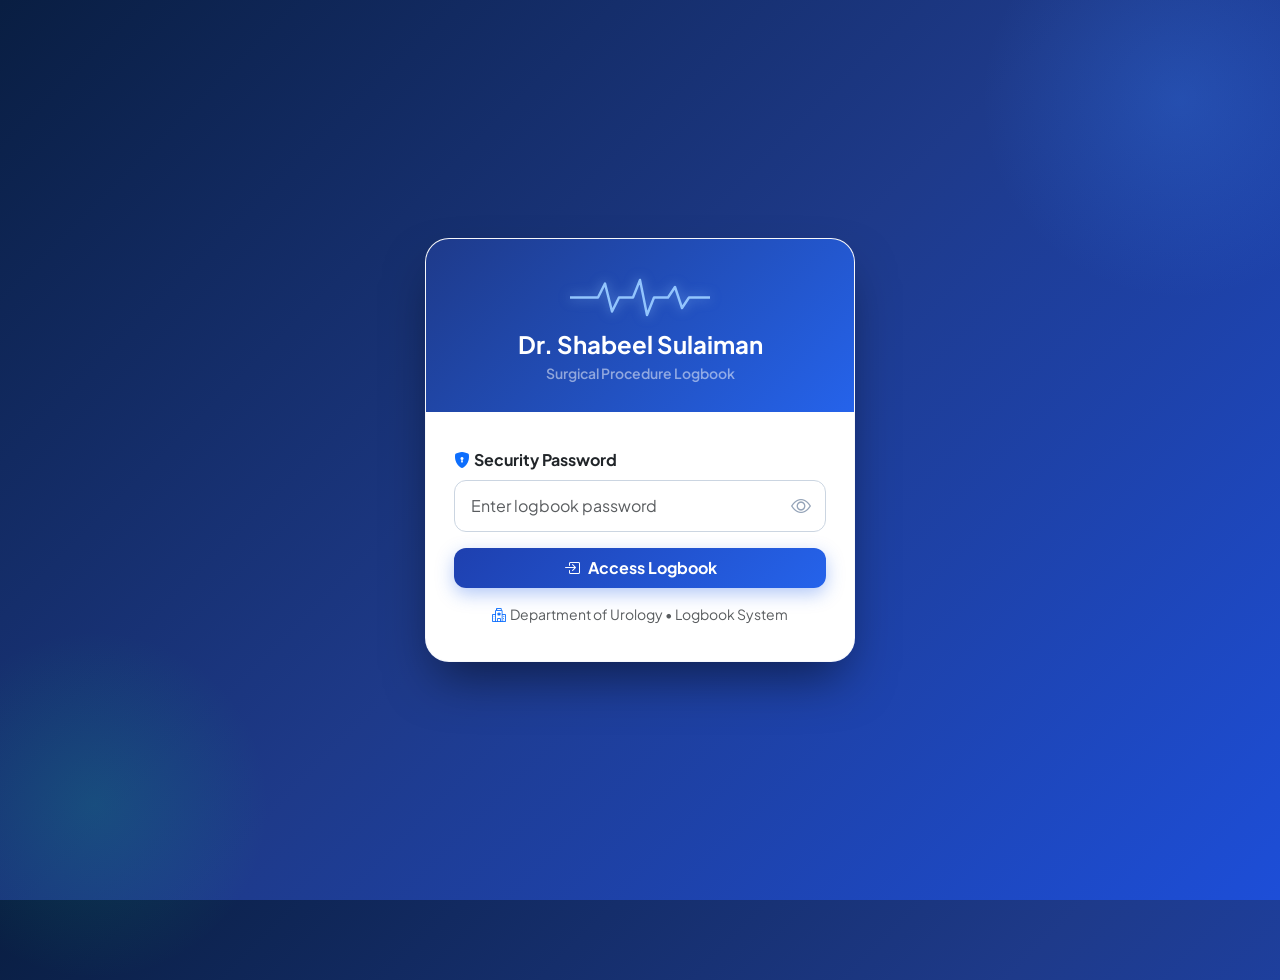
==== commit d2159847: "Crystal clear UI revamp: frosted glassmorphic theme, AOS animations, ambient depth, responsive touch" ====
--- a/login.html
+++ b/login.html
@@ -8,47 +8,64 @@
     <!-- Google Fonts -->
     <link rel="preconnect" href="https://fonts.googleapis.com">
     <link rel="preconnect" href="https://fonts.gstatic.com" crossorigin>
-    <link href="https://fonts.googleapis.com/css2?family=Plus+Jakarta+Sans:wght@400;500;600;700;800&display=swap" rel="stylesheet">
+    <link href="https://fonts.googleapis.com/css2?family=Plus+Jakarta+Sans:wght@300;400;500;600;700;800&display=swap" rel="stylesheet">
     
     <!-- Bootstrap CSS -->
     <link href="https://cdn.jsdelivr.net/npm/bootstrap@5.3.0/dist/css/bootstrap.min.css" rel="stylesheet">
     <!-- Bootstrap Icons -->
     <link rel="stylesheet" href="https://cdn.jsdelivr.net/npm/bootstrap-icons@1.11.0/font/bootstrap-icons.css">
-    <!-- Custom CSS -->
-    <link rel="stylesheet" href="styles.css">
+    <!-- AOS Animation CSS -->
+    <link href="https://unpkg.com/aos@2.3.1/dist/aos.css" rel="stylesheet">
     
     <style>
         body {
             font-family: 'Plus Jakarta Sans', -apple-system, BlinkMacSystemFont, sans-serif;
-            background: linear-gradient(135deg, #1e3a8a 0%, #1e40af 50%, #2563eb 100%);
+            background: linear-gradient(135deg, #091e42 0%, #1e3a8a 50%, #1d4ed8 100%);
             min-height: 100vh;
             display: flex;
             align-items: center;
             justify-content: center;
             padding: 1.5rem 1rem;
             margin: 0;
+            position: relative;
+            overflow: hidden;
+        }
+
+        body::before {
+            content: '';
+            position: absolute;
+            width: 400px;
+            height: 400px;
+            background: radial-gradient(circle, rgba(59, 130, 246, 0.25) 0%, transparent 70%);
+            top: -100px;
+            right: -100px;
+            border-radius: 50%;
+            pointer-events: none;
+        }
+
+        body::after {
+            content: '';
+            position: absolute;
+            width: 350px;
+            height: 350px;
+            background: radial-gradient(circle, rgba(16, 185, 129, 0.18) 0%, transparent 70%);
+            bottom: -80px;
+            left: -80px;
+            border-radius: 50%;
+            pointer-events: none;
         }
         
         .login-card {
-            max-width: 420px;
+            max-width: 430px;
             width: 100%;
-            border: 1px solid rgba(255, 255, 255, 0.2);
-            box-shadow: 0 20px 40px -10px rgba(0, 0, 0, 0.35);
-            border-radius: 20px;
+            border: 1px solid rgba(255, 255, 255, 0.25);
+            box-shadow: 0 25px 50px -12px rgba(0, 0, 0, 0.5), 0 0 0 1px rgba(255, 255, 255, 0.15) inset;
+            border-radius: 24px;
             overflow: hidden;
-            background: #ffffff;
-            animation: slideUp 0.6s cubic-bezier(0.16, 1, 0.3, 1);
-        }
-        
-        @keyframes slideUp {
-            from { 
-                opacity: 0; 
-                transform: translateY(30px) scale(0.96); 
-            }
-            to { 
-                opacity: 1; 
-                transform: translateY(0) scale(1); 
-            }
+            background: rgba(255, 255, 255, 0.95);
+            backdrop-filter: blur(20px);
+            position: relative;
+            z-index: 10;
         }
         
         .login-header {
@@ -60,7 +77,7 @@
         }
         
         .login-body {
-            padding: 2rem 1.75rem;
+            padding: 2.25rem 1.75rem;
             background: white;
         }
         
@@ -72,7 +89,7 @@
             transform: translateY(-50%);
             z-index: 10;
             color: #94a3b8;
-            font-size: 1.2rem;
+            font-size: 1.25rem;
             transition: color 0.2s ease;
         }
         
@@ -81,16 +98,35 @@
         }
         
         .form-control {
-            border-radius: 10px;
+            border-radius: 12px;
             border: 1.5px solid #cbd5e1;
-            padding: 12px 45px 12px 15px;
+            padding: 13px 45px 13px 16px;
             font-size: 16px; /* Prevents zoom on iOS */
-            transition: all 0.2s ease;
+            transition: all 0.25s ease;
         }
         
         .form-control:focus {
             border-color: #2563eb;
-            box-shadow: 0 0 0 3px rgba(37, 99, 235, 0.2);
+            box-shadow: 0 0 0 4px rgba(37, 99, 235, 0.2);
+        }
+        
+        .btn-primary {
+            background: linear-gradient(135deg, #1e40af 0%, #2563eb 100%);
+            border: none;
+            border-radius: 12px;
+            padding: 12px 24px;
+            font-weight: 700;
+            box-shadow: 0 6px 18px rgba(37, 99, 235, 0.35);
+            transition: all 0.25s ease;
+        }
+
+        .btn-primary:hover {
+            transform: translateY(-2px);
+            box-shadow: 0 10px 24px rgba(37, 99, 235, 0.45);
+        }
+
+        .btn-primary:active {
+            transform: scale(0.97);
         }
         
         .shake {
@@ -106,7 +142,7 @@
         .ecg-container {
             width: 140px;
             height: 45px;
-            margin: 0 auto 12px;
+            margin: 0 auto 10px;
             display: flex;
             justify-content: center;
             align-items: center;
@@ -116,11 +152,12 @@
             width: 100%;
             height: 100%;
             stroke: #93c5fd;
+            filter: drop-shadow(0 0 6px rgba(147, 197, 253, 0.6));
         }
     </style>
 </head>
 <body>
-    <div class="login-card">
+    <div class="login-card" data-aos="zoom-in" data-aos-duration="600">
         <div class="login-header">
             <div class="ecg-container">
                 <svg class="ecg-line" viewBox="0 0 200 60" xmlns="http://www.w3.org/2000/svg">
@@ -132,8 +169,8 @@
                           stroke-linejoin="round"/>
                 </svg>
             </div>
-            <h4 class="fw-bold mb-1">Dr. Shabeel Sulaiman</h4>
-            <div class="text-light opacity-75 small">Surgical Procedure Logbook</div>
+            <h4 class="fw-bold mb-1 fs-4">Dr. Shabeel Sulaiman</h4>
+            <div class="text-white-50 small fw-semibold">Surgical Procedure Logbook</div>
         </div>
         
         <div class="login-body">
@@ -151,7 +188,7 @@
                     </div>
                 </div>
                 
-                <div id="errorAlert" class="alert alert-danger d-none py-2 px-3 small border-0 d-flex align-items-center mb-3" role="alert">
+                <div id="errorAlert" class="alert alert-danger d-none py-2 px-3 small border-0 d-flex align-items-center mb-3" role="alert" style="border-radius: 10px;">
                     <i class="bi bi-exclamation-triangle-fill me-2 fs-5"></i>
                     <div>Incorrect password. Please try again.</div>
                 </div>
@@ -165,7 +202,7 @@
                 <div class="text-center">
                     <small class="text-muted d-flex align-items-center justify-content-center gap-1">
                         <i class="bi bi-hospital text-primary"></i>
-                        <span>Govt Medical College Thrissur</span>
+                        <span>Department of Urology • Logbook System</span>
                     </small>
                 </div>
             </form>
@@ -174,9 +211,15 @@
 
     <!-- Bootstrap JS -->
     <script src="https://cdn.jsdelivr.net/npm/bootstrap@5.3.0/dist/js/bootstrap.bundle.min.js"></script>
+    <!-- AOS JS -->
+    <script src="https://unpkg.com/aos@2.3.1/dist/aos.js"></script>
     
     <script>
         const CORRECT_PASSWORD = 'medical123';
+        
+        if (typeof AOS !== 'undefined') {
+            AOS.init({ duration: 550, easing: 'ease-out-cubic', once: true });
+        }
         
         // Check if already authenticated
         if (sessionStorage.getItem('authenticated') === 'true') {
@@ -205,8 +248,9 @@
             
             if (password === CORRECT_PASSWORD) {
                 sessionStorage.setItem('authenticated', 'true');
-                loginCard.style.transform = 'scale(0.98)';
+                loginCard.style.transform = 'scale(0.97)';
                 loginCard.style.opacity = '0.7';
+                loginCard.style.transition = 'all 0.3s ease';
                 setTimeout(() => {
                     window.location.href = 'index.html';
                 }, 300);
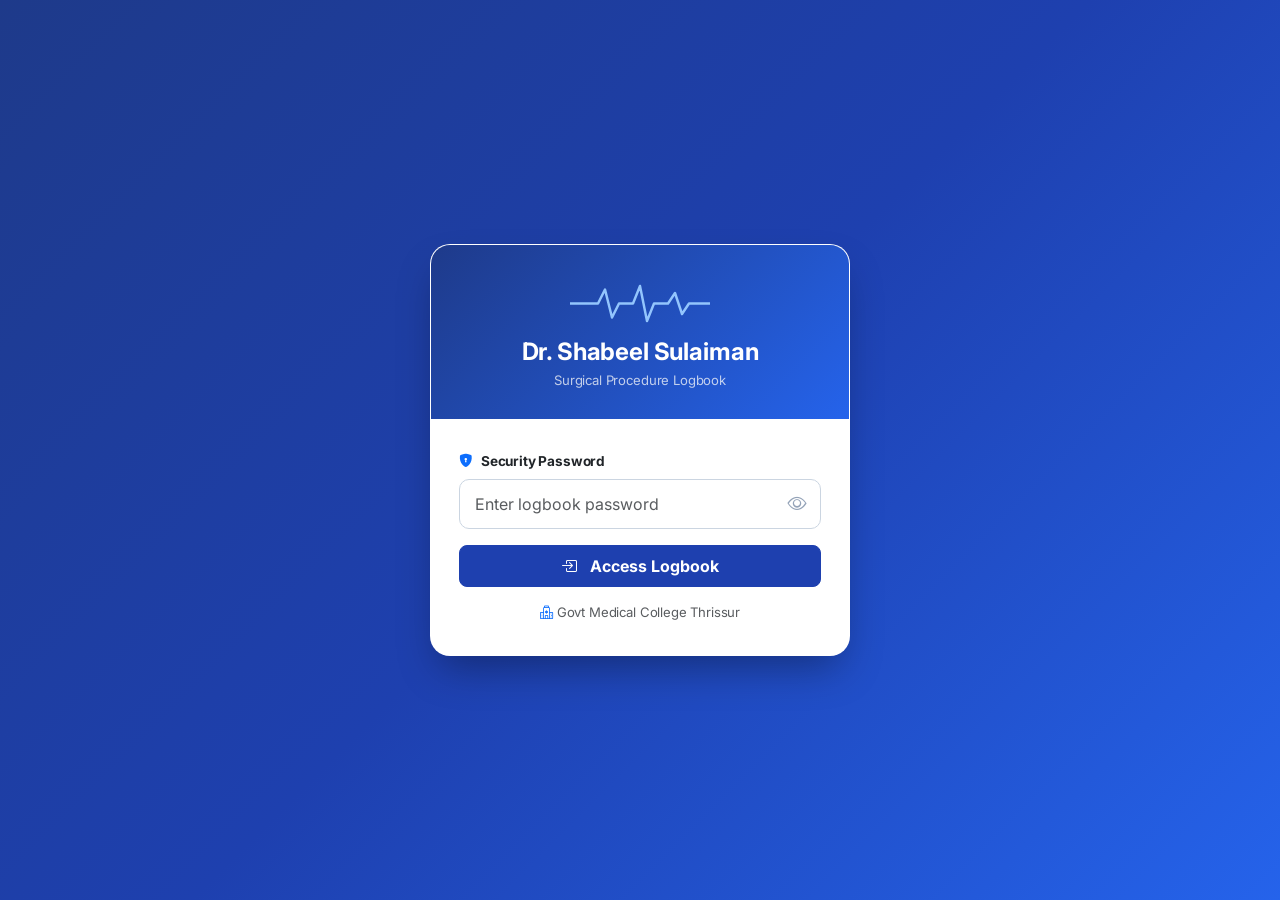
==== commit 1f22dcc3: "Revert heavy glassmorphism/AOS styling; apply clean, ultra-crisp Inter typography optimized for mobi" ====
--- a/login.html
+++ b/login.html
@@ -5,67 +5,50 @@
     <meta name="viewport" content="width=device-width, initial-scale=1.0, maximum-scale=1.0, user-scalable=no">
     <title>Login - Dr. Shabeel Sulaiman's Logbook</title>
     
-    <!-- Google Fonts -->
+    <!-- Google Fonts: Inter (Best Mobile UI Font) -->
     <link rel="preconnect" href="https://fonts.googleapis.com">
     <link rel="preconnect" href="https://fonts.gstatic.com" crossorigin>
-    <link href="https://fonts.googleapis.com/css2?family=Plus+Jakarta+Sans:wght@300;400;500;600;700;800&display=swap" rel="stylesheet">
+    <link href="https://fonts.googleapis.com/css2?family=Inter:wght@400;500;600;700;800&display=swap" rel="stylesheet">
     
     <!-- Bootstrap CSS -->
     <link href="https://cdn.jsdelivr.net/npm/bootstrap@5.3.0/dist/css/bootstrap.min.css" rel="stylesheet">
     <!-- Bootstrap Icons -->
     <link rel="stylesheet" href="https://cdn.jsdelivr.net/npm/bootstrap-icons@1.11.0/font/bootstrap-icons.css">
-    <!-- AOS Animation CSS -->
-    <link href="https://unpkg.com/aos@2.3.1/dist/aos.css" rel="stylesheet">
+    <!-- Custom CSS -->
+    <link rel="stylesheet" href="styles.css">
     
     <style>
         body {
-            font-family: 'Plus Jakarta Sans', -apple-system, BlinkMacSystemFont, sans-serif;
-            background: linear-gradient(135deg, #091e42 0%, #1e3a8a 50%, #1d4ed8 100%);
+            font-family: 'Inter', -apple-system, BlinkMacSystemFont, "SF Pro Text", "Segoe UI", Roboto, sans-serif;
+            background: linear-gradient(135deg, #1e3a8a 0%, #1e40af 50%, #2563eb 100%);
             min-height: 100vh;
             display: flex;
             align-items: center;
             justify-content: center;
             padding: 1.5rem 1rem;
             margin: 0;
-            position: relative;
+        }
+        
+        .login-card {
+            max-width: 420px;
+            width: 100%;
+            border: 1px solid rgba(255, 255, 255, 0.2);
+            box-shadow: 0 20px 40px -10px rgba(0, 0, 0, 0.35);
+            border-radius: 20px;
             overflow: hidden;
-        }
-
-        body::before {
-            content: '';
-            position: absolute;
-            width: 400px;
-            height: 400px;
-            background: radial-gradient(circle, rgba(59, 130, 246, 0.25) 0%, transparent 70%);
-            top: -100px;
-            right: -100px;
-            border-radius: 50%;
-            pointer-events: none;
-        }
-
-        body::after {
-            content: '';
-            position: absolute;
-            width: 350px;
-            height: 350px;
-            background: radial-gradient(circle, rgba(16, 185, 129, 0.18) 0%, transparent 70%);
-            bottom: -80px;
-            left: -80px;
-            border-radius: 50%;
-            pointer-events: none;
-        }
-        
-        .login-card {
-            max-width: 430px;
-            width: 100%;
-            border: 1px solid rgba(255, 255, 255, 0.25);
-            box-shadow: 0 25px 50px -12px rgba(0, 0, 0, 0.5), 0 0 0 1px rgba(255, 255, 255, 0.15) inset;
-            border-radius: 24px;
-            overflow: hidden;
-            background: rgba(255, 255, 255, 0.95);
-            backdrop-filter: blur(20px);
-            position: relative;
-            z-index: 10;
+            background: #ffffff;
+            animation: slideUp 0.6s cubic-bezier(0.16, 1, 0.3, 1);
+        }
+        
+        @keyframes slideUp {
+            from { 
+                opacity: 0; 
+                transform: translateY(30px) scale(0.96); 
+            }
+            to { 
+                opacity: 1; 
+                transform: translateY(0) scale(1); 
+            }
         }
         
         .login-header {
@@ -77,7 +60,7 @@
         }
         
         .login-body {
-            padding: 2.25rem 1.75rem;
+            padding: 2rem 1.75rem;
             background: white;
         }
         
@@ -89,7 +72,7 @@
             transform: translateY(-50%);
             z-index: 10;
             color: #94a3b8;
-            font-size: 1.25rem;
+            font-size: 1.2rem;
             transition: color 0.2s ease;
         }
         
@@ -98,35 +81,16 @@
         }
         
         .form-control {
-            border-radius: 12px;
+            border-radius: 10px;
             border: 1.5px solid #cbd5e1;
-            padding: 13px 45px 13px 16px;
+            padding: 12px 45px 12px 15px;
             font-size: 16px; /* Prevents zoom on iOS */
-            transition: all 0.25s ease;
+            transition: all 0.2s ease;
         }
         
         .form-control:focus {
             border-color: #2563eb;
-            box-shadow: 0 0 0 4px rgba(37, 99, 235, 0.2);
-        }
-        
-        .btn-primary {
-            background: linear-gradient(135deg, #1e40af 0%, #2563eb 100%);
-            border: none;
-            border-radius: 12px;
-            padding: 12px 24px;
-            font-weight: 700;
-            box-shadow: 0 6px 18px rgba(37, 99, 235, 0.35);
-            transition: all 0.25s ease;
-        }
-
-        .btn-primary:hover {
-            transform: translateY(-2px);
-            box-shadow: 0 10px 24px rgba(37, 99, 235, 0.45);
-        }
-
-        .btn-primary:active {
-            transform: scale(0.97);
+            box-shadow: 0 0 0 3px rgba(37, 99, 235, 0.2);
         }
         
         .shake {
@@ -142,7 +106,7 @@
         .ecg-container {
             width: 140px;
             height: 45px;
-            margin: 0 auto 10px;
+            margin: 0 auto 12px;
             display: flex;
             justify-content: center;
             align-items: center;
@@ -152,12 +116,11 @@
             width: 100%;
             height: 100%;
             stroke: #93c5fd;
-            filter: drop-shadow(0 0 6px rgba(147, 197, 253, 0.6));
         }
     </style>
 </head>
 <body>
-    <div class="login-card" data-aos="zoom-in" data-aos-duration="600">
+    <div class="login-card">
         <div class="login-header">
             <div class="ecg-container">
                 <svg class="ecg-line" viewBox="0 0 200 60" xmlns="http://www.w3.org/2000/svg">
@@ -169,8 +132,8 @@
                           stroke-linejoin="round"/>
                 </svg>
             </div>
-            <h4 class="fw-bold mb-1 fs-4">Dr. Shabeel Sulaiman</h4>
-            <div class="text-white-50 small fw-semibold">Surgical Procedure Logbook</div>
+            <h4 class="fw-bold mb-1">Dr. Shabeel Sulaiman</h4>
+            <div class="text-light opacity-75 small">Surgical Procedure Logbook</div>
         </div>
         
         <div class="login-body">
@@ -188,7 +151,7 @@
                     </div>
                 </div>
                 
-                <div id="errorAlert" class="alert alert-danger d-none py-2 px-3 small border-0 d-flex align-items-center mb-3" role="alert" style="border-radius: 10px;">
+                <div id="errorAlert" class="alert alert-danger d-none py-2 px-3 small border-0 d-flex align-items-center mb-3" role="alert">
                     <i class="bi bi-exclamation-triangle-fill me-2 fs-5"></i>
                     <div>Incorrect password. Please try again.</div>
                 </div>
@@ -202,7 +165,7 @@
                 <div class="text-center">
                     <small class="text-muted d-flex align-items-center justify-content-center gap-1">
                         <i class="bi bi-hospital text-primary"></i>
-                        <span>Department of Urology • Logbook System</span>
+                        <span>Govt Medical College Thrissur</span>
                     </small>
                 </div>
             </form>
@@ -211,15 +174,9 @@
 
     <!-- Bootstrap JS -->
     <script src="https://cdn.jsdelivr.net/npm/bootstrap@5.3.0/dist/js/bootstrap.bundle.min.js"></script>
-    <!-- AOS JS -->
-    <script src="https://unpkg.com/aos@2.3.1/dist/aos.js"></script>
     
     <script>
         const CORRECT_PASSWORD = 'medical123';
-        
-        if (typeof AOS !== 'undefined') {
-            AOS.init({ duration: 550, easing: 'ease-out-cubic', once: true });
-        }
         
         // Check if already authenticated
         if (sessionStorage.getItem('authenticated') === 'true') {
@@ -248,9 +205,8 @@
             
             if (password === CORRECT_PASSWORD) {
                 sessionStorage.setItem('authenticated', 'true');
-                loginCard.style.transform = 'scale(0.97)';
+                loginCard.style.transform = 'scale(0.98)';
                 loginCard.style.opacity = '0.7';
-                loginCard.style.transition = 'all 0.3s ease';
                 setTimeout(() => {
                     window.location.href = 'index.html';
                 }, 300);
--- a/styles.css
+++ b/styles.css
@@ -0,0 +1,601 @@
+/* Clean Healthcare Design System for Dr. Shabeel Sulaiman's Logbook */
+@import url('https://fonts.googleapis.com/css2?family=Inter:wght@400;500;600;700;800&display=swap');
+
+:root {
+    --primary: #1e40af;
+    --primary-light: #2563eb;
+    --primary-dark: #1e3a8a;
+    --primary-bg: #eff6ff;
+    
+    --success: #059669;
+    --success-bg: #ecfdf5;
+    --success-border: #a7f3d0;
+    
+    --warning: #d97706;
+    --warning-bg: #fffbeb;
+    --warning-border: #fde68a;
+    
+    --info: #0284c7;
+    --info-bg: #f0f9ff;
+    --info-border: #bae6fd;
+    
+    --danger: #dc2626;
+    --danger-bg: #fef2f2;
+    
+    --bg-body: #f8fafc;
+    --card-bg: #ffffff;
+    --border-color: #e2e8f0;
+    --text-main: #0f172a;
+    --text-muted: #64748b;
+    
+    --radius-sm: 8px;
+    --radius-md: 12px;
+    --radius-lg: 16px;
+    --radius-full: 9999px;
+    
+    --shadow-sm: 0 1px 3px 0 rgba(0, 0, 0, 0.07);
+    --shadow-md: 0 4px 6px -1px rgba(0, 0, 0, 0.08), 0 2px 4px -2px rgba(0, 0, 0, 0.05);
+    --shadow-lg: 0 10px 25px -3px rgba(0, 0, 0, 0.1), 0 4px 6px -4px rgba(0, 0, 0, 0.05);
+}
+
+* {
+    box-sizing: border-box;
+    -webkit-tap-highlight-color: transparent;
+}
+
+body {
+    font-family: 'Inter', -apple-system, BlinkMacSystemFont, "SF Pro Text", "Segoe UI", Roboto, Helvetica, Arial, sans-serif;
+    background-color: var(--bg-body);
+    color: var(--text-main);
+    min-height: 100vh;
+    padding-bottom: 5.5rem;
+    line-height: 1.5;
+    font-size: 15px;
+    letter-spacing: -0.011em;
+    -webkit-font-smoothing: antialiased;
+    -moz-osx-font-smoothing: grayscale;
+}
+
+/* Header & Navbar */
+.navbar {
+    background: linear-gradient(135deg, #1e3a8a 0%, #1e40af 100%) !important;
+    padding: 0.75rem 1rem;
+    box-shadow: var(--shadow-md);
+    position: sticky;
+    top: 0;
+    z-index: 1020;
+}
+
+.navbar-brand {
+    font-weight: 700;
+    font-size: 1.15rem;
+    letter-spacing: -0.02em;
+    display: flex;
+    align-items: center;
+}
+
+.nav-link {
+    font-weight: 600;
+    font-size: 0.9rem;
+    padding: 0.5rem 0.85rem !important;
+    border-radius: var(--radius-sm);
+    transition: all 0.2s ease;
+}
+
+.nav-link:hover {
+    background-color: rgba(255, 255, 255, 0.15);
+    transform: translateY(-1px);
+}
+
+/* Category & Institution Badges */
+.category-pill {
+    background: #fef08a;
+    color: #854d0e;
+    font-weight: 700;
+    font-size: 0.78rem;
+    padding: 0.35rem 0.7rem;
+    border-radius: var(--radius-full);
+    display: inline-flex;
+    align-items: center;
+    gap: 0.35rem;
+    box-shadow: var(--shadow-sm);
+    cursor: pointer;
+    transition: all 0.2s ease;
+}
+.category-pill:hover {
+    background: #fde047;
+    transform: translateY(-1px);
+}
+
+.institution-pill {
+    background: #e0e7ff;
+    color: #3730a3;
+    font-weight: 700;
+    font-size: 0.78rem;
+    padding: 0.35rem 0.7rem;
+    border-radius: var(--radius-full);
+    display: inline-flex;
+    align-items: center;
+    gap: 0.35rem;
+    box-shadow: var(--shadow-sm);
+    cursor: pointer;
+    transition: all 0.2s ease;
+}
+.institution-pill:hover {
+    background: #c7d2fe;
+    transform: translateY(-1px);
+}
+
+/* Hero Welcome Card */
+.hero-card {
+    background: linear-gradient(135deg, #1e3a8a 0%, #1e40af 50%, #2563eb 100%);
+    color: white;
+    border-radius: var(--radius-lg);
+    padding: 1.5rem;
+    margin-bottom: 1.5rem;
+    box-shadow: var(--shadow-md);
+    position: relative;
+    overflow: hidden;
+}
+
+.hero-card::after {
+    content: '';
+    position: absolute;
+    right: -20px;
+    bottom: -20px;
+    width: 160px;
+    height: 160px;
+    background: radial-gradient(circle, rgba(255,255,255,0.15) 0%, rgba(255,255,255,0) 70%);
+    border-radius: 50%;
+    pointer-events: none;
+}
+
+/* Dashboard Action Cards */
+.action-card {
+    background: #ffffff;
+    border: 1.5px solid var(--border-color);
+    border-radius: var(--radius-lg);
+    padding: 1.35rem;
+    cursor: pointer;
+    transition: all 0.2s ease;
+    position: relative;
+    overflow: hidden;
+    height: 100%;
+    display: flex;
+    flex-direction: column;
+    justify-content: space-between;
+    box-shadow: var(--shadow-sm);
+}
+
+.action-card:hover {
+    transform: translateY(-3px);
+    box-shadow: var(--shadow-md);
+    border-color: var(--primary-light);
+}
+
+.action-card:active {
+    transform: scale(0.98);
+}
+
+.action-card-icon {
+    width: 48px;
+    height: 48px;
+    border-radius: var(--radius-md);
+    display: flex;
+    align-items: center;
+    justify-content: center;
+    font-size: 1.5rem;
+    margin-bottom: 0.85rem;
+}
+
+.action-card-title {
+    font-size: 1.1rem;
+    font-weight: 700;
+    color: var(--text-main);
+    margin-bottom: 0.3rem;
+    display: flex;
+    align-items: center;
+    justify-content: space-between;
+}
+
+.action-card-desc {
+    font-size: 0.84rem;
+    color: var(--text-muted);
+    line-height: 1.45;
+    margin-bottom: 0.85rem;
+}
+
+.action-card-badge {
+    font-size: 0.74rem;
+    font-weight: 700;
+    padding: 0.25rem 0.6rem;
+    border-radius: var(--radius-full);
+    display: inline-flex;
+    align-items: center;
+    gap: 0.25rem;
+    align-self: flex-start;
+}
+
+/* Context Strip */
+.context-strip {
+    background: #ffffff;
+    border: 1px solid var(--border-color);
+    border-radius: var(--radius-md);
+    padding: 0.75rem 1rem;
+    display: flex;
+    align-items: center;
+    justify-content: space-between;
+    flex-wrap: wrap;
+    gap: 0.5rem;
+    margin-bottom: 1.25rem;
+    box-shadow: var(--shadow-sm);
+}
+
+/* Cards & Containers */
+.card {
+    background: var(--card-bg);
+    border: 1px solid var(--border-color);
+    border-radius: var(--radius-lg);
+    box-shadow: var(--shadow-md);
+    transition: all 0.2s ease;
+    overflow: hidden;
+}
+
+.card-header {
+    border-bottom: 1px solid var(--border-color);
+    padding: 1rem 1.25rem;
+    font-weight: 700;
+}
+
+.card-header.bg-primary {
+    background: linear-gradient(135deg, #1e40af 0%, #2563eb 100%) !important;
+}
+
+.card-header.bg-success {
+    background: linear-gradient(135deg, #065f46 0%, #059669 100%) !important;
+}
+
+.card-header.bg-info {
+    background: linear-gradient(135deg, #0369a1 0%, #0284c7 100%) !important;
+}
+
+/* Stat Cards / Metric Strip */
+.stat-card {
+    background: white;
+    border: 1px solid var(--border-color);
+    border-radius: var(--radius-md);
+    padding: 0.75rem 1rem;
+    display: flex;
+    align-items: center;
+    gap: 0.75rem;
+    cursor: pointer;
+    transition: all 0.2s ease;
+    box-shadow: var(--shadow-sm);
+    user-select: none;
+}
+
+.stat-card:hover, .stat-card.active {
+    border-color: var(--primary);
+    transform: translateY(-2px);
+    box-shadow: var(--shadow-md);
+}
+
+.stat-icon {
+    width: 40px;
+    height: 40px;
+    border-radius: var(--radius-md);
+    display: flex;
+    align-items: center;
+    justify-content: center;
+    font-size: 1.25rem;
+}
+
+.stat-number {
+    font-size: 1.4rem;
+    font-weight: 800;
+    line-height: 1;
+    letter-spacing: -0.03em;
+}
+
+.stat-label {
+    font-size: 0.74rem;
+    font-weight: 600;
+    color: var(--text-muted);
+    text-transform: uppercase;
+    letter-spacing: 0.05em;
+    margin-top: 2px;
+}
+
+/* Form Controls & Inputs */
+.form-label {
+    font-weight: 600;
+    font-size: 0.85rem;
+    color: #334155;
+    margin-bottom: 0.35rem;
+    display: flex;
+    align-items: center;
+    gap: 0.25rem;
+}
+
+.form-control, .form-select {
+    border-radius: var(--radius-sm);
+    border: 1px solid #cbd5e1;
+    padding: 0.65rem 0.85rem;
+    font-size: 16px; /* Prevents auto-zoom on iOS */
+    transition: all 0.2s ease;
+    background-color: #ffffff;
+}
+
+.form-control:focus, .form-select:focus {
+    border-color: var(--primary-light);
+    box-shadow: 0 0 0 3px rgba(59, 130, 246, 0.2);
+    outline: none;
+}
+
+/* Touch-friendly Status Selection Checkbox Tiles */
+.status-tile {
+    position: relative;
+    border: 1.5px solid var(--border-color);
+    border-radius: var(--radius-md);
+    padding: 0.85rem 1rem;
+    background: #ffffff;
+    cursor: pointer;
+    transition: all 0.2s ease;
+    display: flex;
+    align-items: center;
+    gap: 0.75rem;
+    user-select: none;
+    min-height: 52px;
+}
+
+.status-tile:hover {
+    border-color: #94a3b8;
+    background: #f8fafc;
+}
+
+.status-tile .form-check-input {
+    width: 1.25rem;
+    height: 1.25rem;
+    margin-top: 0;
+    cursor: pointer;
+}
+
+.status-tile.active-observed {
+    background: #ecfeff;
+    border-color: #06b6d4;
+    color: #0e7490;
+}
+
+.status-tile.active-assisted {
+    background: #fffbeb;
+    border-color: #f59e0b;
+    color: #b45309;
+}
+
+.status-tile.active-supervised {
+    background: #eff6ff;
+    border-color: #3b82f6;
+    color: #1d4ed8;
+}
+
+.status-tile.active-independent {
+    background: #ecfdf5;
+    border-color: #10b981;
+    color: #047857;
+}
+
+/* Buttons */
+.btn {
+    border-radius: var(--radius-sm);
+    font-weight: 600;
+    padding: 0.6rem 1.25rem;
+    font-size: 0.9rem;
+    transition: all 0.2s ease;
+    display: inline-flex;
+    align-items: center;
+    justify-content: center;
+    gap: 0.35rem;
+}
+
+.btn:active {
+    transform: scale(0.97);
+}
+
+.btn-primary {
+    background-color: var(--primary);
+    border-color: var(--primary);
+}
+
+.btn-primary:hover {
+    background-color: var(--primary-dark);
+    border-color: var(--primary-dark);
+}
+
+/* Mobile Procedure Cards Feed */
+.mobile-card {
+    background: #ffffff;
+    border: 1px solid var(--border-color);
+    border-radius: var(--radius-md);
+    padding: 1rem;
+    margin-bottom: 0.85rem;
+    box-shadow: var(--shadow-sm);
+    transition: all 0.2s ease;
+    position: relative;
+}
+
+.mobile-card:hover {
+    border-color: #cbd5e1;
+    box-shadow: var(--shadow-md);
+}
+
+.mobile-card-header {
+    display: flex;
+    justify-content: space-between;
+    align-items: flex-start;
+    margin-bottom: 0.5rem;
+}
+
+.mobile-patient-name {
+    font-weight: 700;
+    font-size: 1.05rem;
+    color: #0f172a;
+    line-height: 1.2;
+}
+
+.mobile-date-badge {
+    font-size: 0.75rem;
+    font-weight: 600;
+    color: #64748b;
+    background: #f1f5f9;
+    padding: 0.2rem 0.5rem;
+    border-radius: var(--radius-sm);
+    white-space: nowrap;
+}
+
+.mobile-procedure-title {
+    font-weight: 700;
+    font-size: 0.95rem;
+    color: #1e40af;
+    margin-bottom: 0.35rem;
+    display: flex;
+    align-items: center;
+    gap: 0.35rem;
+}
+
+.mobile-diagnosis {
+    font-size: 0.85rem;
+    color: #475569;
+    margin-bottom: 0.6rem;
+    background: #f8fafc;
+    padding: 0.4rem 0.6rem;
+    border-radius: var(--radius-sm);
+    border-left: 3px solid #3b82f6;
+}
+
+.role-chip {
+    font-size: 0.75rem;
+    font-weight: 700;
+    padding: 0.25rem 0.6rem;
+    border-radius: var(--radius-full);
+    display: inline-flex;
+    align-items: center;
+    gap: 0.25rem;
+}
+
+.role-chip-ind {
+    background: #d1fae5;
+    color: #065f46;
+}
+
+.role-chip-sup {
+    background: #dbeafe;
+    color: #1e40af;
+}
+
+.role-chip-asst {
+    background: #fef3c7;
+    color: #92400e;
+}
+
+.role-chip-obs {
+    background: #cffafe;
+    color: #155e75;
+}
+
+.mobile-card-footer {
+    display: flex;
+    justify-content: space-between;
+    align-items: center;
+    border-top: 1px dashed #e2e8f0;
+    padding-top: 0.65rem;
+    margin-top: 0.65rem;
+}
+
+.mobile-meta-info {
+    font-size: 0.75rem;
+    color: #64748b;
+    font-weight: 500;
+}
+
+/* Desktop Table Enhancements */
+.table {
+    margin-bottom: 0;
+    font-size: 0.9rem;
+}
+
+.table thead th {
+    background-color: #f1f5f9;
+    color: #475569;
+    font-weight: 700;
+    font-size: 0.8rem;
+    text-transform: uppercase;
+    letter-spacing: 0.04em;
+    padding: 0.85rem 0.75rem;
+    border-bottom: 2px solid #cbd5e1;
+    white-space: nowrap;
+}
+
+.table tbody td {
+    padding: 0.85rem 0.75rem;
+    vertical-align: middle;
+    border-bottom: 1px solid #f1f5f9;
+}
+
+.table tbody tr:hover {
+    background-color: #f8fafc;
+}
+
+/* Sticky Mobile Bottom Navigation Bar */
+.mobile-bottom-nav {
+    position: fixed;
+    bottom: 0;
+    left: 0;
+    right: 0;
+    background: #ffffff;
+    border-top: 1px solid var(--border-color);
+    display: flex;
+    justify-content: space-around;
+    padding: 0.45rem 0.25rem;
+    box-shadow: 0 -4px 15px rgba(0, 0, 0, 0.06);
+    z-index: 1030;
+}
+
+.mobile-nav-item {
+    display: flex;
+    flex-direction: column;
+    align-items: center;
+    justify-content: center;
+    color: #64748b;
+    text-decoration: none;
+    font-size: 0.68rem;
+    font-weight: 600;
+    padding: 0.25rem 0.4rem;
+    border-radius: var(--radius-sm);
+    transition: all 0.2s ease;
+    flex: 1;
+    text-align: center;
+}
+
+.mobile-nav-item i {
+    font-size: 1.25rem;
+    margin-bottom: 2px;
+}
+
+.mobile-nav-item.active, .mobile-nav-item:active {
+    color: var(--primary);
+}
+
+/* Print Optimization */
+@media print {
+    body {
+        background: white !important;
+        padding-bottom: 0 !important;
+    }
+    .navbar, .mobile-bottom-nav, .btn, .context-strip, #viewModeToggle {
+        display: none !important;
+    }
+    .card {
+        box-shadow: none !important;
+        border: none !important;
+    }
+}
